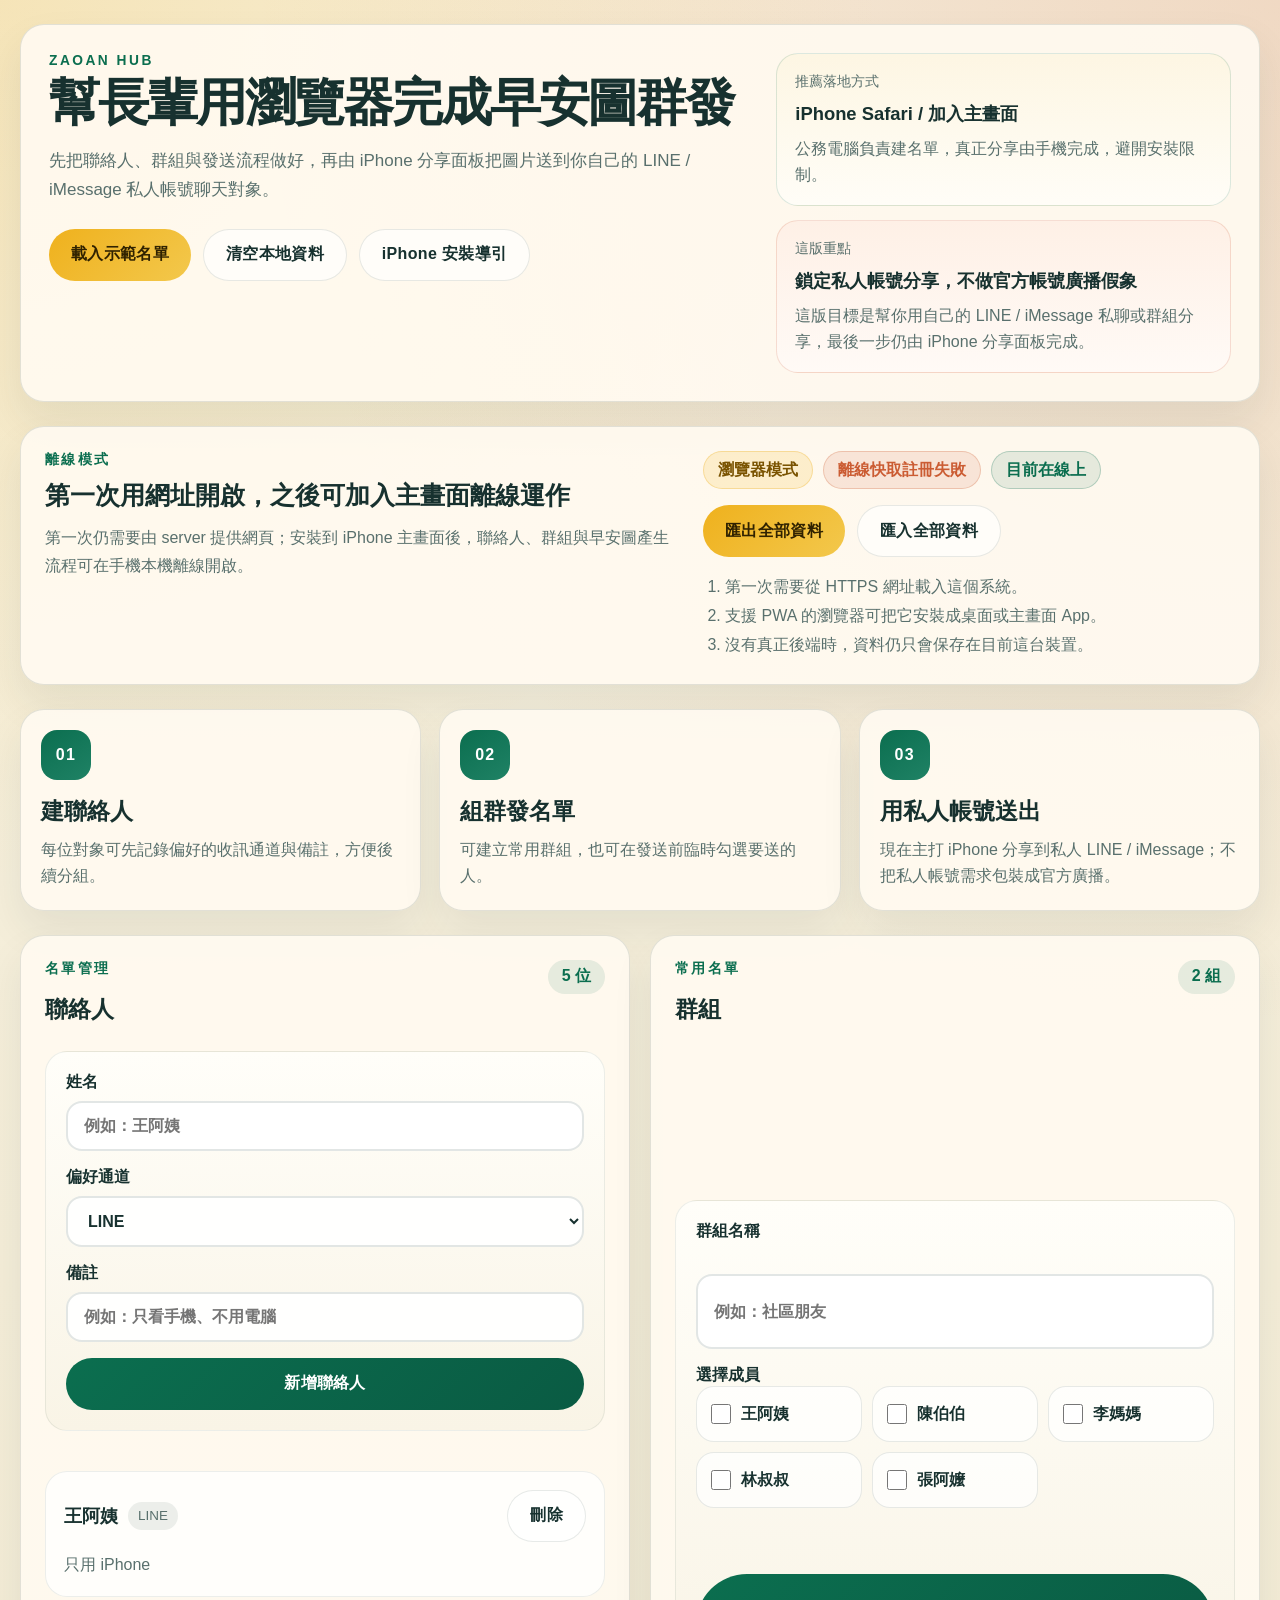
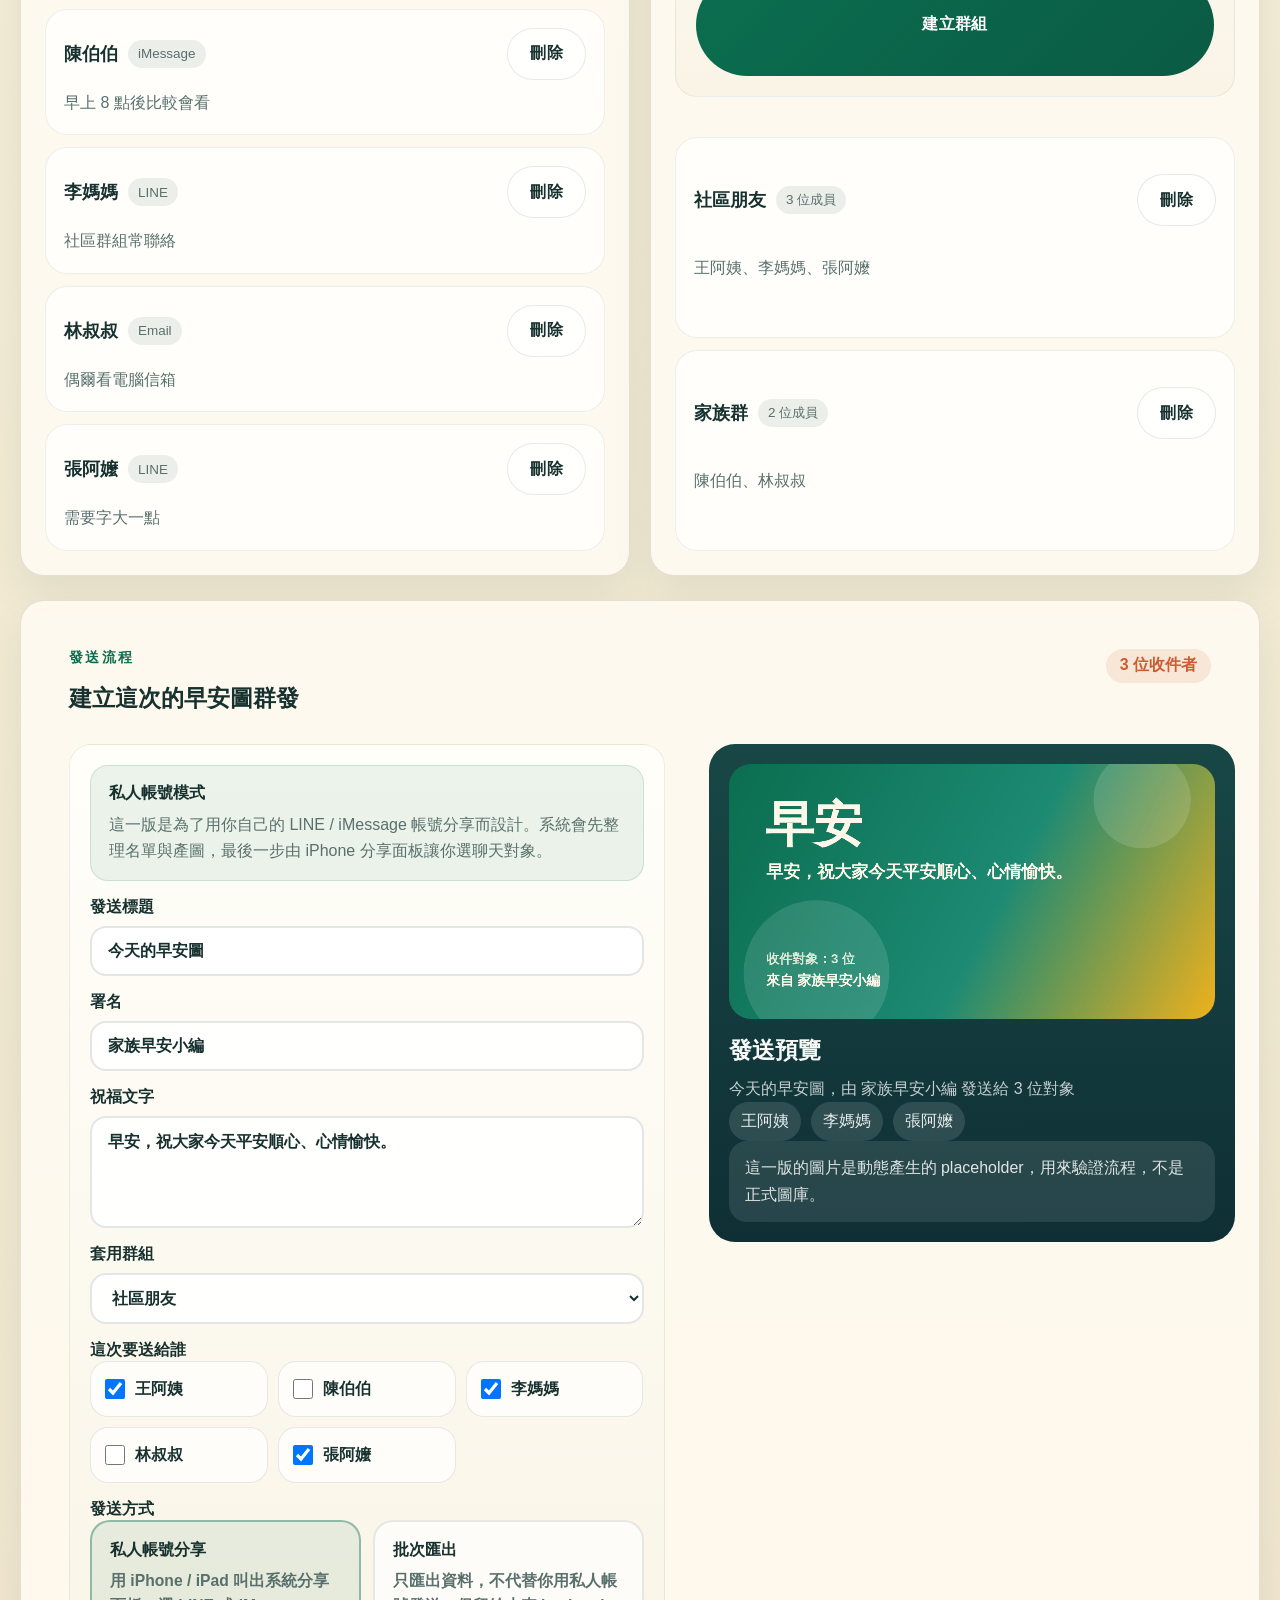
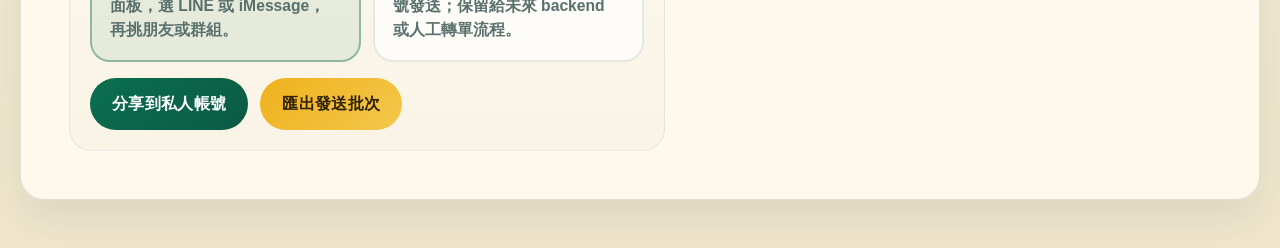
==== app/index.html @ dc189ce0 "Add iPhone private-account onboarding" ====
<!doctype html>
<html lang="zh-Hant">
<head>
  <meta charset="utf-8">
  <meta name="viewport" content="width=device-width, initial-scale=1">
  <meta name="theme-color" content="#0b6e4f">
  <meta name="description" content="Zaoan Hub - browser-based morning image broadcast MVP for iPhone and restricted desktop environments.">
  <meta name="apple-mobile-web-app-capable" content="yes">
  <meta name="apple-mobile-web-app-status-bar-style" content="default">
  <meta name="apple-mobile-web-app-title" content="Zaoan Hub">
  <title>Zaoan Hub</title>
  <link rel="manifest" href="./manifest.webmanifest">
  <link rel="icon" href="./icon.svg" type="image/svg+xml">
  <link rel="apple-touch-icon" href="./icon.svg">
  <link rel="stylesheet" href="./styles.css">
</head>
<body>
  <div class="shell">
    <header class="hero panel">
      <div class="hero-copy">
        <p class="eyebrow">Zaoan Hub</p>
        <h1>幫長輩用瀏覽器完成早安圖群發</h1>
        <p class="hero-text">
          先把聯絡人、群組與發送流程做好，再由 iPhone 分享面板把圖片送到你自己的 LINE / iMessage 私人帳號聊天對象。
        </p>
        <div class="hero-actions">
          <button id="seed-button" class="button button-secondary" type="button">載入示範名單</button>
          <button id="reset-button" class="button button-ghost" type="button">清空本地資料</button>
          <a class="button button-ghost" href="./guide.html">iPhone 安裝導引</a>
        </div>
      </div>
      <aside class="hero-aside">
        <div class="status-card">
          <span class="status-label">推薦落地方式</span>
          <strong>iPhone Safari / 加入主畫面</strong>
          <p>公務電腦負責建名單，真正分享由手機完成，避開安裝限制。</p>
        </div>
        <div class="status-card accent">
          <span class="status-label">這版重點</span>
          <strong>鎖定私人帳號分享，不做官方帳號廣播假象</strong>
          <p>這版目標是幫你用自己的 LINE / iMessage 私聊或群組分享，最後一步仍由 iPhone 分享面板完成。</p>
        </div>
      </aside>
    </header>

    <main class="content">
      <section class="panel runtime-panel">
        <div class="runtime-copy">
          <p class="eyebrow">離線模式</p>
          <h2>第一次用網址開啟，之後可加入主畫面離線運作</h2>
          <p id="install-copy" class="runtime-text">
            第一次仍需要由 server 提供網頁；安裝到 iPhone 主畫面後，聯絡人、群組與早安圖產生流程可在手機本機離線開啟。
          </p>
        </div>
        <div class="runtime-statuses">
          <div class="runtime-badges">
            <span id="app-mode-badge" class="runtime-badge">瀏覽器模式</span>
            <span id="offline-badge" class="runtime-badge">離線快取初始化中</span>
            <span id="network-badge" class="runtime-badge">檢查網路中</span>
          </div>
          <div class="runtime-actions">
            <button id="export-state-button" class="button button-secondary" type="button">匯出全部資料</button>
            <button id="import-state-button" class="button button-ghost" type="button">匯入全部資料</button>
            <input id="import-state-file" type="file" accept="application/json" hidden>
          </div>
          <ol id="install-steps" class="install-steps">
            <li>用 iPhone Safari 打開這個網址。</li>
            <li>按分享按鈕，選「加入主畫面」。</li>
            <li>之後從主畫面打開，就會像獨立 App 一樣運作。</li>
          </ol>
        </div>
      </section>

      <section class="step-grid">
        <article class="panel step-card">
          <span class="step-index">01</span>
          <h2>建聯絡人</h2>
          <p>每位對象可先記錄偏好的收訊通道與備註，方便後續分組。</p>
        </article>
        <article class="panel step-card">
          <span class="step-index">02</span>
          <h2>組群發名單</h2>
          <p>可建立常用群組，也可在發送前臨時勾選要送的人。</p>
        </article>
        <article class="panel step-card">
          <span class="step-index">03</span>
          <h2>用私人帳號送出</h2>
          <p>現在主打 iPhone 分享到私人 LINE / iMessage；不把私人帳號需求包裝成官方廣播。</p>
        </article>
      </section>

      <section class="workspace">
        <section class="panel stack">
          <div class="section-header">
            <div>
              <p class="eyebrow">名單管理</p>
              <h2>聯絡人</h2>
            </div>
            <span id="contact-count" class="pill">0 位</span>
          </div>

          <form id="contact-form" class="stack form-card">
            <label>
              <span>姓名</span>
              <input id="contact-name" name="name" type="text" maxlength="20" placeholder="例如：王阿姨" required>
            </label>
            <label>
              <span>偏好通道</span>
              <select id="contact-channel" name="channel">
                <option value="line">LINE</option>
                <option value="imessage">iMessage</option>
                <option value="email">Email</option>
                <option value="unknown">未確認</option>
              </select>
            </label>
            <label>
              <span>備註</span>
              <input id="contact-note" name="note" type="text" maxlength="40" placeholder="例如：只看手機、不用電腦">
            </label>
            <button class="button button-primary" type="submit">新增聯絡人</button>
          </form>

          <div id="contacts-empty" class="empty-state">
            目前還沒有聯絡人，可以先載入示範名單，或自己新增。
          </div>
          <div id="contacts-list" class="list"></div>
        </section>

        <section class="panel stack">
          <div class="section-header">
            <div>
              <p class="eyebrow">常用名單</p>
              <h2>群組</h2>
            </div>
            <span id="group-count" class="pill">0 組</span>
          </div>

          <form id="group-form" class="stack form-card">
            <label>
              <span>群組名稱</span>
              <input id="group-name" name="name" type="text" maxlength="20" placeholder="例如：社區朋友" required>
            </label>
            <div>
              <span class="field-label">選擇成員</span>
              <div id="group-members-picker" class="picker-grid"></div>
            </div>
            <button class="button button-primary" type="submit">建立群組</button>
          </form>

          <div id="groups-empty" class="empty-state">
            建立群組後，發送時可以一鍵帶入常用收件名單。
          </div>
          <div id="groups-list" class="list"></div>
        </section>
      </section>

      <section class="panel broadcast-panel">
        <div class="section-header">
          <div>
            <p class="eyebrow">發送流程</p>
            <h2>建立這次的早安圖群發</h2>
          </div>
          <span id="selected-count" class="pill accent-pill">0 位收件者</span>
        </div>

        <div class="broadcast-layout">
          <form id="campaign-form" class="stack form-card">
            <div class="private-note">
              <strong>私人帳號模式</strong>
              <p>這一版是為了用你自己的 LINE / iMessage 帳號分享而設計。系統會先整理名單與產圖，最後一步由 iPhone 分享面板讓你選聊天對象。</p>
            </div>
            <label>
              <span>發送標題</span>
              <input id="campaign-title" name="title" type="text" maxlength="30" value="今天的早安圖">
            </label>
            <label>
              <span>署名</span>
              <input id="campaign-sender" name="sender" type="text" maxlength="20" value="家族早安小編">
            </label>
            <label>
              <span>祝福文字</span>
              <textarea id="campaign-message" name="message" rows="4">早安，祝大家今天平安順心、心情愉快。</textarea>
            </label>
            <label>
              <span>套用群組</span>
              <select id="campaign-group" name="group">
                <option value="">不套用群組</option>
              </select>
            </label>
            <div>
              <span class="field-label">這次要送給誰</span>
              <div id="campaign-recipients-picker" class="picker-grid"></div>
            </div>
            <div>
              <span class="field-label">發送方式</span>
              <div class="mode-grid">
                <label class="mode-card active" data-mode-card="share-sheet">
                  <input type="radio" name="send-mode" value="share-sheet" checked>
                  <strong>私人帳號分享</strong>
                  <span>用 iPhone / iPad 叫出系統分享面板，選 LINE 或 iMessage，再挑朋友或群組。</span>
                </label>
                <label class="mode-card" data-mode-card="official-channel">
                  <input type="radio" name="send-mode" value="official-channel">
                  <strong>批次匯出</strong>
                  <span>只匯出資料，不代替你用私人帳號發送；保留給未來 backend 或人工轉單流程。</span>
                </label>
              </div>
            </div>

            <div class="action-row">
              <button id="share-button" class="button button-primary" type="button">分享到私人帳號</button>
              <button id="export-button" class="button button-secondary" type="button">匯出發送批次</button>
            </div>
          </form>

          <aside class="preview-card">
            <div class="preview-image-wrap">
              <canvas id="preview-canvas" width="1200" height="630" aria-label="早安圖預覽"></canvas>
            </div>
            <div class="preview-body">
              <h3>發送預覽</h3>
              <p id="preview-summary">尚未選擇收件者</p>
              <ul id="recipient-preview" class="recipient-preview"></ul>
              <div id="status-box" class="status-box">
                這一版的圖片是動態產生的 placeholder，用來驗證流程，不是正式圖庫。
              </div>
            </div>
          </aside>
        </div>
      </section>
    </main>
  </div>

  <script src="./app.js"></script>
  <script src="./data-transfer.js"></script>
  <script src="./pwa.js"></script>
</body>
</html>
---- app/styles.css ----
:root {
  --bg: #f3efe2;
  --paper: #fffaf0;
  --ink: #17312f;
  --muted: #59706d;
  --line: rgba(23, 49, 47, 0.12);
  --primary: #0b6e4f;
  --primary-strong: #0a5b43;
  --secondary: #efb11d;
  --accent: #cb5c33;
  --shadow: 0 20px 40px rgba(28, 50, 48, 0.08);
  --radius: 24px;
}

* {
  box-sizing: border-box;
}

html {
  font-size: 16px;
}

body {
  margin: 0;
  font-family: "Noto Sans TC", "PingFang TC", "Microsoft JhengHei", sans-serif;
  color: var(--ink);
  background:
    radial-gradient(circle at top left, rgba(239, 177, 29, 0.2), transparent 24%),
    radial-gradient(circle at top right, rgba(203, 92, 51, 0.16), transparent 28%),
    linear-gradient(180deg, #f7f1df 0%, #efe6cc 100%);
}

button,
input,
select,
textarea {
  font: inherit;
}

a {
  color: inherit;
}

button {
  cursor: pointer;
}

.shell {
  width: min(1240px, calc(100% - 32px));
  margin: 24px auto 48px;
}

.panel {
  background: rgba(255, 250, 240, 0.92);
  border: 1px solid var(--line);
  border-radius: var(--radius);
  box-shadow: var(--shadow);
}

.hero {
  display: grid;
  grid-template-columns: 1.4fr 0.9fr;
  gap: 20px;
  padding: 28px;
}

.hero-copy h1 {
  margin: 8px 0 16px;
  font-size: clamp(2rem, 4vw, 3.6rem);
  line-height: 1.05;
  letter-spacing: -0.04em;
}

.hero-text {
  max-width: 48rem;
  font-size: 1.0625rem;
  line-height: 1.7;
  color: var(--muted);
}

.eyebrow {
  margin: 0;
  font-size: 0.86rem;
  font-weight: 800;
  letter-spacing: 0.18em;
  text-transform: uppercase;
  color: var(--primary);
}

.hero-actions {
  display: flex;
  gap: 12px;
  margin-top: 24px;
  flex-wrap: wrap;
}

.hero-aside {
  display: grid;
  gap: 14px;
}

.status-card {
  padding: 18px;
  border-radius: 22px;
  background: linear-gradient(180deg, #fdf6e3 0%, #fffdf7 100%);
  border: 1px solid rgba(11, 110, 79, 0.14);
}

.status-card.accent {
  background: linear-gradient(180deg, #fef0e6 0%, #fffaf6 100%);
  border-color: rgba(203, 92, 51, 0.18);
}

.status-label {
  display: block;
  margin-bottom: 10px;
  color: var(--muted);
  font-size: 0.9rem;
}

.status-card strong {
  display: block;
  margin-bottom: 10px;
  font-size: 1.15rem;
}

.status-card p {
  margin: 0;
  line-height: 1.6;
  color: var(--muted);
}

.guide-hero .hero-copy h1 {
  max-width: 12ch;
}

.content {
  display: grid;
  gap: 24px;
  margin-top: 24px;
}

.runtime-panel {
  display: grid;
  grid-template-columns: 1.2fr 1fr;
  gap: 20px;
  padding: 24px;
}

.runtime-copy h2 {
  margin: 10px 0 12px;
  font-size: 1.55rem;
}

.runtime-text {
  margin: 0;
  line-height: 1.7;
  color: var(--muted);
}

.runtime-statuses {
  display: grid;
  gap: 16px;
  align-content: start;
}

.runtime-badges {
  display: flex;
  flex-wrap: wrap;
  gap: 10px;
}

.runtime-actions {
  display: flex;
  gap: 12px;
  flex-wrap: wrap;
}

.runtime-badge {
  display: inline-flex;
  align-items: center;
  min-height: 38px;
  padding: 0 14px;
  border-radius: 999px;
  background: rgba(255, 255, 255, 0.72);
  border: 1px solid rgba(23, 49, 47, 0.1);
  color: var(--ink);
  font-weight: 700;
}

.runtime-badge.ok {
  background: rgba(11, 110, 79, 0.1);
  border-color: rgba(11, 110, 79, 0.24);
  color: var(--primary);
}

.runtime-badge.warn {
  background: rgba(239, 177, 29, 0.16);
  border-color: rgba(239, 177, 29, 0.3);
  color: #7a5300;
}

.runtime-badge.offline {
  background: rgba(203, 92, 51, 0.12);
  border-color: rgba(203, 92, 51, 0.26);
  color: var(--accent);
}

.install-steps {
  margin: 0;
  padding-left: 22px;
  color: var(--muted);
  line-height: 1.8;
}

.step-grid {
  display: grid;
  grid-template-columns: repeat(3, minmax(0, 1fr));
  gap: 18px;
}

.step-card {
  padding: 20px;
}

.step-index {
  display: inline-flex;
  align-items: center;
  justify-content: center;
  width: 50px;
  height: 50px;
  border-radius: 16px;
  background: linear-gradient(145deg, var(--primary), #1f8265);
  color: white;
  font-weight: 800;
  letter-spacing: 0.08em;
}

.step-card h2,
.section-header h2,
.preview-card h3 {
  margin: 16px 0 10px;
  font-size: 1.45rem;
}

.step-card p,
.empty-state,
.preview-body p,
.status-box,
.contact-note,
.group-meta {
  margin: 0;
  line-height: 1.65;
  color: var(--muted);
}

.workspace {
  display: grid;
  grid-template-columns: repeat(2, minmax(0, 1fr));
  gap: 20px;
}

.guide-status-panel,
.guide-checklist-panel,
.guide-flow-panel,
.guide-faq-panel {
  padding: 0 0 24px;
}

.guide-status-grid,
.guide-flow-grid,
.faq-list {
  display: grid;
  grid-template-columns: repeat(3, minmax(0, 1fr));
  gap: 18px;
  margin: 0 24px;
}

.guide-status-card,
.faq-card {
  padding: 20px;
  border-radius: 22px;
  background: rgba(255, 255, 255, 0.78);
  border: 1px solid rgba(23, 49, 47, 0.08);
}

.guide-status-card strong,
.faq-card strong {
  display: block;
  margin: 6px 0 10px;
  font-size: 1.08rem;
}

.guide-status-card p,
.faq-card p {
  margin: 0;
  line-height: 1.65;
  color: var(--muted);
}

.guide-check-grid {
  display: grid;
  grid-template-columns: repeat(2, minmax(0, 1fr));
  gap: 14px;
  margin: 0 24px;
}

.guide-check-card {
  display: grid;
  grid-template-columns: 28px 1fr;
  align-items: start;
  gap: 14px;
  padding: 18px;
  border-radius: 22px;
  background: rgba(255, 255, 255, 0.8);
  border: 1px solid rgba(23, 49, 47, 0.08);
}

.guide-check-card input {
  width: 22px;
  height: 22px;
  margin-top: 2px;
}

.guide-check-card strong {
  display: block;
  margin-bottom: 8px;
  font-size: 1.05rem;
}

.guide-check-card p {
  margin: 0;
  line-height: 1.65;
  color: var(--muted);
}

.stack {
  display: grid;
  gap: 16px;
}

.section-header {
  display: flex;
  justify-content: space-between;
  align-items: flex-start;
  gap: 12px;
  padding: 24px 24px 0;
}

.form-card,
.list,
.empty-state {
  margin: 0 24px 24px;
}

.form-card {
  padding: 20px;
  border-radius: 22px;
  background: linear-gradient(180deg, #fffef9 0%, #f9f4e6 100%);
  border: 1px solid rgba(23, 49, 47, 0.08);
}

label,
.field-label {
  display: grid;
  gap: 8px;
  font-weight: 700;
}

label span,
.field-label {
  font-size: 0.98rem;
}

input,
select,
textarea {
  width: 100%;
  border: 2px solid rgba(23, 49, 47, 0.12);
  border-radius: 16px;
  padding: 14px 16px;
  background: rgba(255, 255, 255, 0.92);
  color: var(--ink);
}

textarea {
  min-height: 112px;
  resize: vertical;
}

input:focus,
select:focus,
textarea:focus {
  outline: none;
  border-color: rgba(11, 110, 79, 0.5);
  box-shadow: 0 0 0 4px rgba(11, 110, 79, 0.12);
}

.button {
  min-height: 52px;
  border: 0;
  border-radius: 999px;
  padding: 0 22px;
  font-weight: 800;
  letter-spacing: 0.02em;
}

a.button {
  display: inline-flex;
  align-items: center;
  justify-content: center;
  text-decoration: none;
}

.button:disabled {
  opacity: 0.5;
  cursor: not-allowed;
}

.button-primary {
  background: linear-gradient(135deg, var(--primary), var(--primary-strong));
  color: #fff;
}

.button-secondary {
  background: linear-gradient(135deg, var(--secondary), #f3c84c);
  color: #302200;
}

.button-ghost {
  background: rgba(255, 255, 255, 0.64);
  color: var(--ink);
  border: 1px solid rgba(23, 49, 47, 0.1);
}

.pill {
  display: inline-flex;
  align-items: center;
  min-height: 34px;
  padding: 0 14px;
  border-radius: 999px;
  background: rgba(11, 110, 79, 0.1);
  color: var(--primary);
  font-weight: 800;
}

.accent-pill {
  background: rgba(203, 92, 51, 0.12);
  color: var(--accent);
}

.list {
  display: grid;
  gap: 12px;
}

.list-card {
  display: grid;
  gap: 10px;
  padding: 18px;
  border-radius: 22px;
  background: rgba(255, 255, 255, 0.78);
  border: 1px solid rgba(23, 49, 47, 0.08);
}

.card-head {
  display: flex;
  align-items: center;
  justify-content: space-between;
  gap: 12px;
}

.card-title {
  display: flex;
  align-items: center;
  gap: 10px;
  flex-wrap: wrap;
}

.card-title strong {
  font-size: 1.12rem;
}

.tag {
  display: inline-flex;
  align-items: center;
  min-height: 28px;
  padding: 0 10px;
  border-radius: 999px;
  background: rgba(23, 49, 47, 0.08);
  color: var(--muted);
  font-size: 0.84rem;
}

.picker-grid {
  display: grid;
  grid-template-columns: repeat(auto-fit, minmax(160px, 1fr));
  gap: 10px;
}

.picker-chip {
  display: flex;
  align-items: center;
  gap: 10px;
  min-height: 56px;
  padding: 10px 14px;
  border-radius: 18px;
  border: 1px solid rgba(23, 49, 47, 0.1);
  background: rgba(255, 255, 255, 0.72);
}

.picker-chip input {
  width: 20px;
  height: 20px;
  margin: 0;
}

.broadcast-panel {
  padding: 24px;
}

.broadcast-layout {
  display: grid;
  grid-template-columns: 1.1fr 0.9fr;
  gap: 20px;
  margin-top: 20px;
}

.mode-grid {
  display: grid;
  grid-template-columns: repeat(2, minmax(0, 1fr));
  gap: 12px;
}

.mode-card {
  display: grid;
  gap: 8px;
  padding: 18px;
  border-radius: 20px;
  border: 2px solid rgba(23, 49, 47, 0.1);
  background: rgba(255, 255, 255, 0.68);
}

.mode-card.active {
  border-color: rgba(11, 110, 79, 0.4);
  background: rgba(11, 110, 79, 0.08);
}

.mode-card input {
  display: none;
}

.mode-card span {
  color: var(--muted);
  line-height: 1.55;
}

.action-row {
  display: flex;
  gap: 12px;
  flex-wrap: wrap;
}

.private-note {
  padding: 16px 18px;
  border-radius: 18px;
  background: rgba(11, 110, 79, 0.08);
  border: 1px solid rgba(11, 110, 79, 0.14);
}

.private-note strong {
  display: block;
  margin-bottom: 8px;
  font-size: 1.02rem;
}

.private-note p {
  margin: 0;
  line-height: 1.65;
  color: var(--muted);
}

.preview-card {
  display: grid;
  gap: 16px;
  align-self: start;
  padding: 20px;
  border-radius: 26px;
  background: linear-gradient(180deg, #184746 0%, #0f2f35 100%);
  color: #f9faf8;
}

.preview-image-wrap {
  border-radius: 22px;
  overflow: hidden;
  background: rgba(255, 255, 255, 0.08);
}

#preview-canvas {
  display: block;
  width: 100%;
  height: auto;
}

.preview-body h3 {
  margin-top: 0;
}

.preview-body p {
  color: rgba(249, 250, 248, 0.78);
}

.recipient-preview {
  display: flex;
  flex-wrap: wrap;
  gap: 10px;
  padding: 0;
  margin: 0;
  list-style: none;
}

.recipient-preview li {
  padding: 9px 12px;
  border-radius: 999px;
  background: rgba(255, 255, 255, 0.12);
  color: rgba(249, 250, 248, 0.92);
}

.status-box {
  padding: 14px 16px;
  border-radius: 18px;
  background: rgba(255, 255, 255, 0.1);
  color: rgba(249, 250, 248, 0.88);
}

.empty-state {
  padding: 18px;
  border-radius: 18px;
  background: rgba(255, 255, 255, 0.55);
  border: 1px dashed rgba(23, 49, 47, 0.18);
}

@media (max-width: 980px) {
  .hero,
  .runtime-panel,
  .workspace,
  .guide-status-grid,
  .guide-flow-grid,
  .faq-list,
  .broadcast-layout,
  .step-grid {
    grid-template-columns: 1fr;
  }

  .guide-check-grid {
    grid-template-columns: 1fr;
  }

  .shell {
    width: min(100% - 20px, 1240px);
  }
}

@media (max-width: 640px) {
  html {
    font-size: 15px;
  }

  .hero,
  .broadcast-panel {
    padding: 18px;
  }

  .section-header,
  .form-card,
  .list,
  .empty-state {
    margin-left: 18px;
    margin-right: 18px;
  }

  .section-header {
    padding-top: 18px;
  }

  .action-row,
  .hero-actions,
  .runtime-actions {
    flex-direction: column;
  }

  .mode-grid {
    grid-template-columns: 1fr;
  }

  .button {
    width: 100%;
  }
}
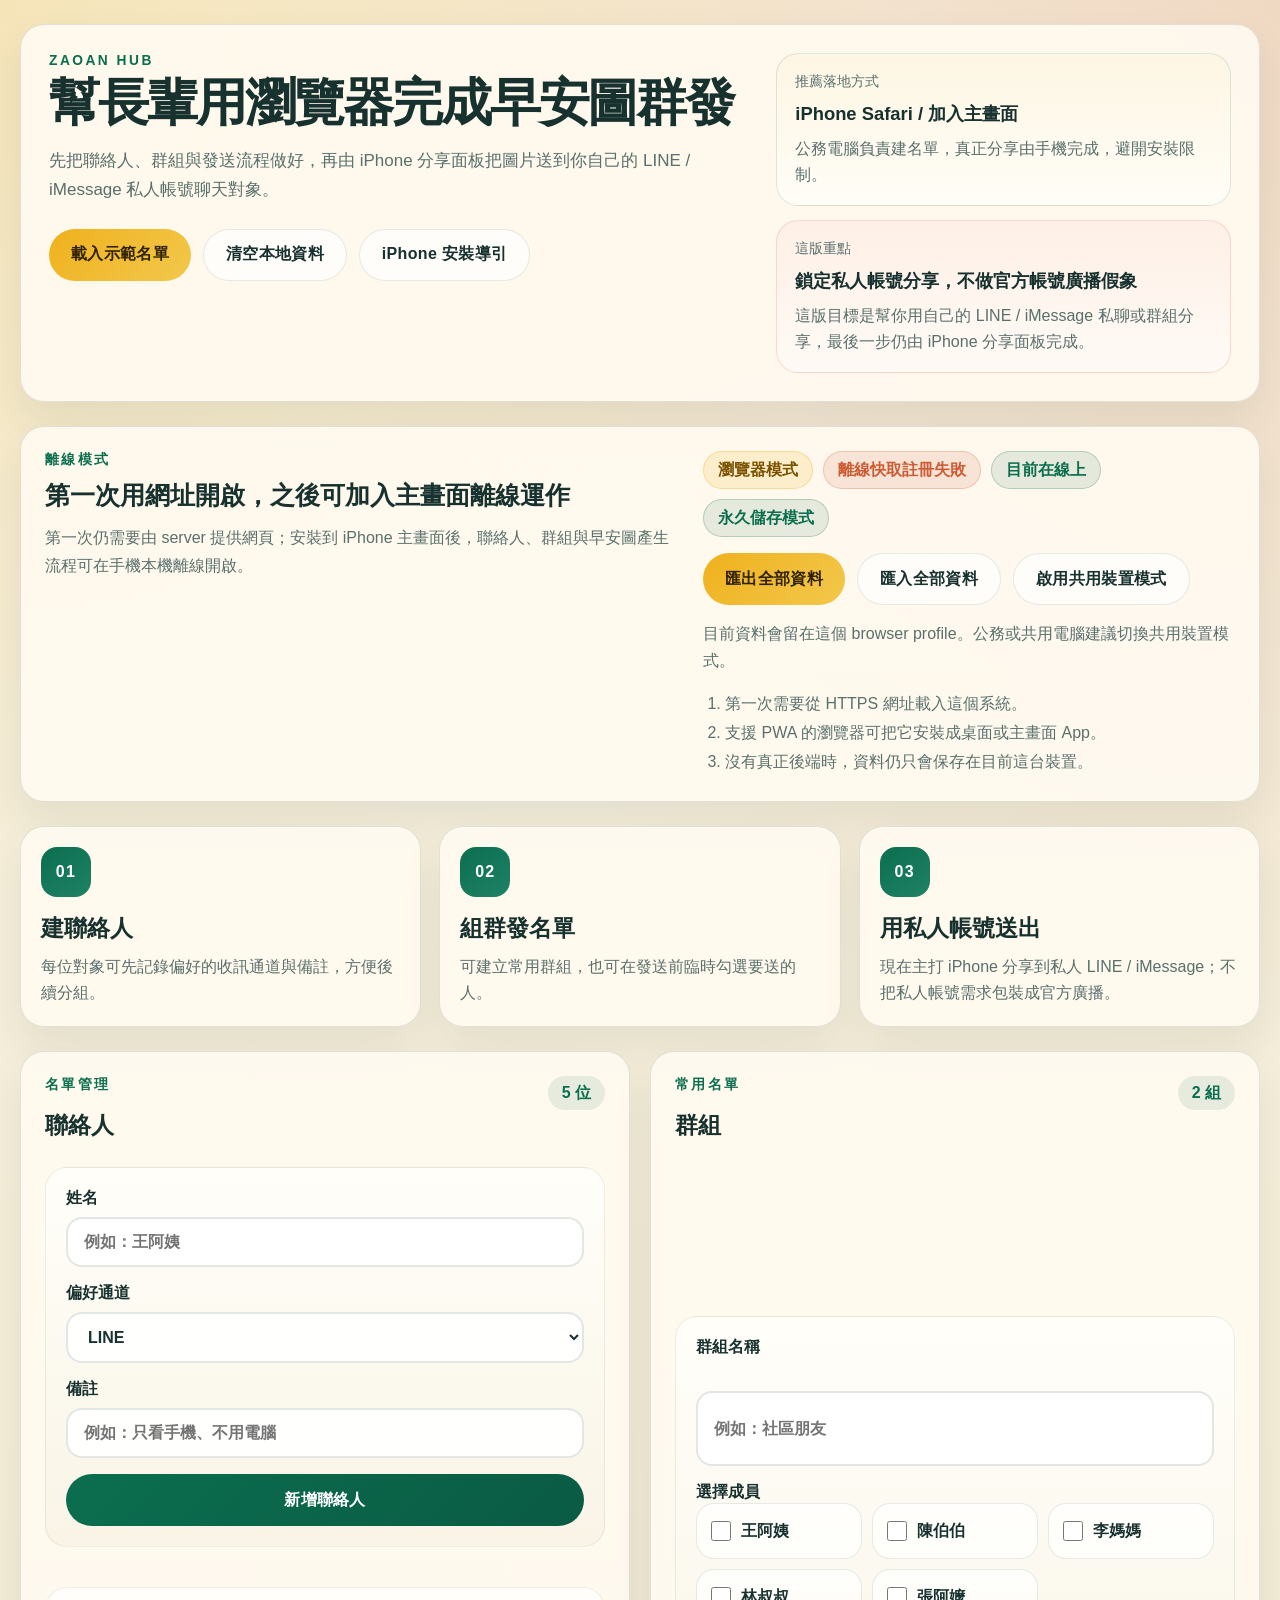
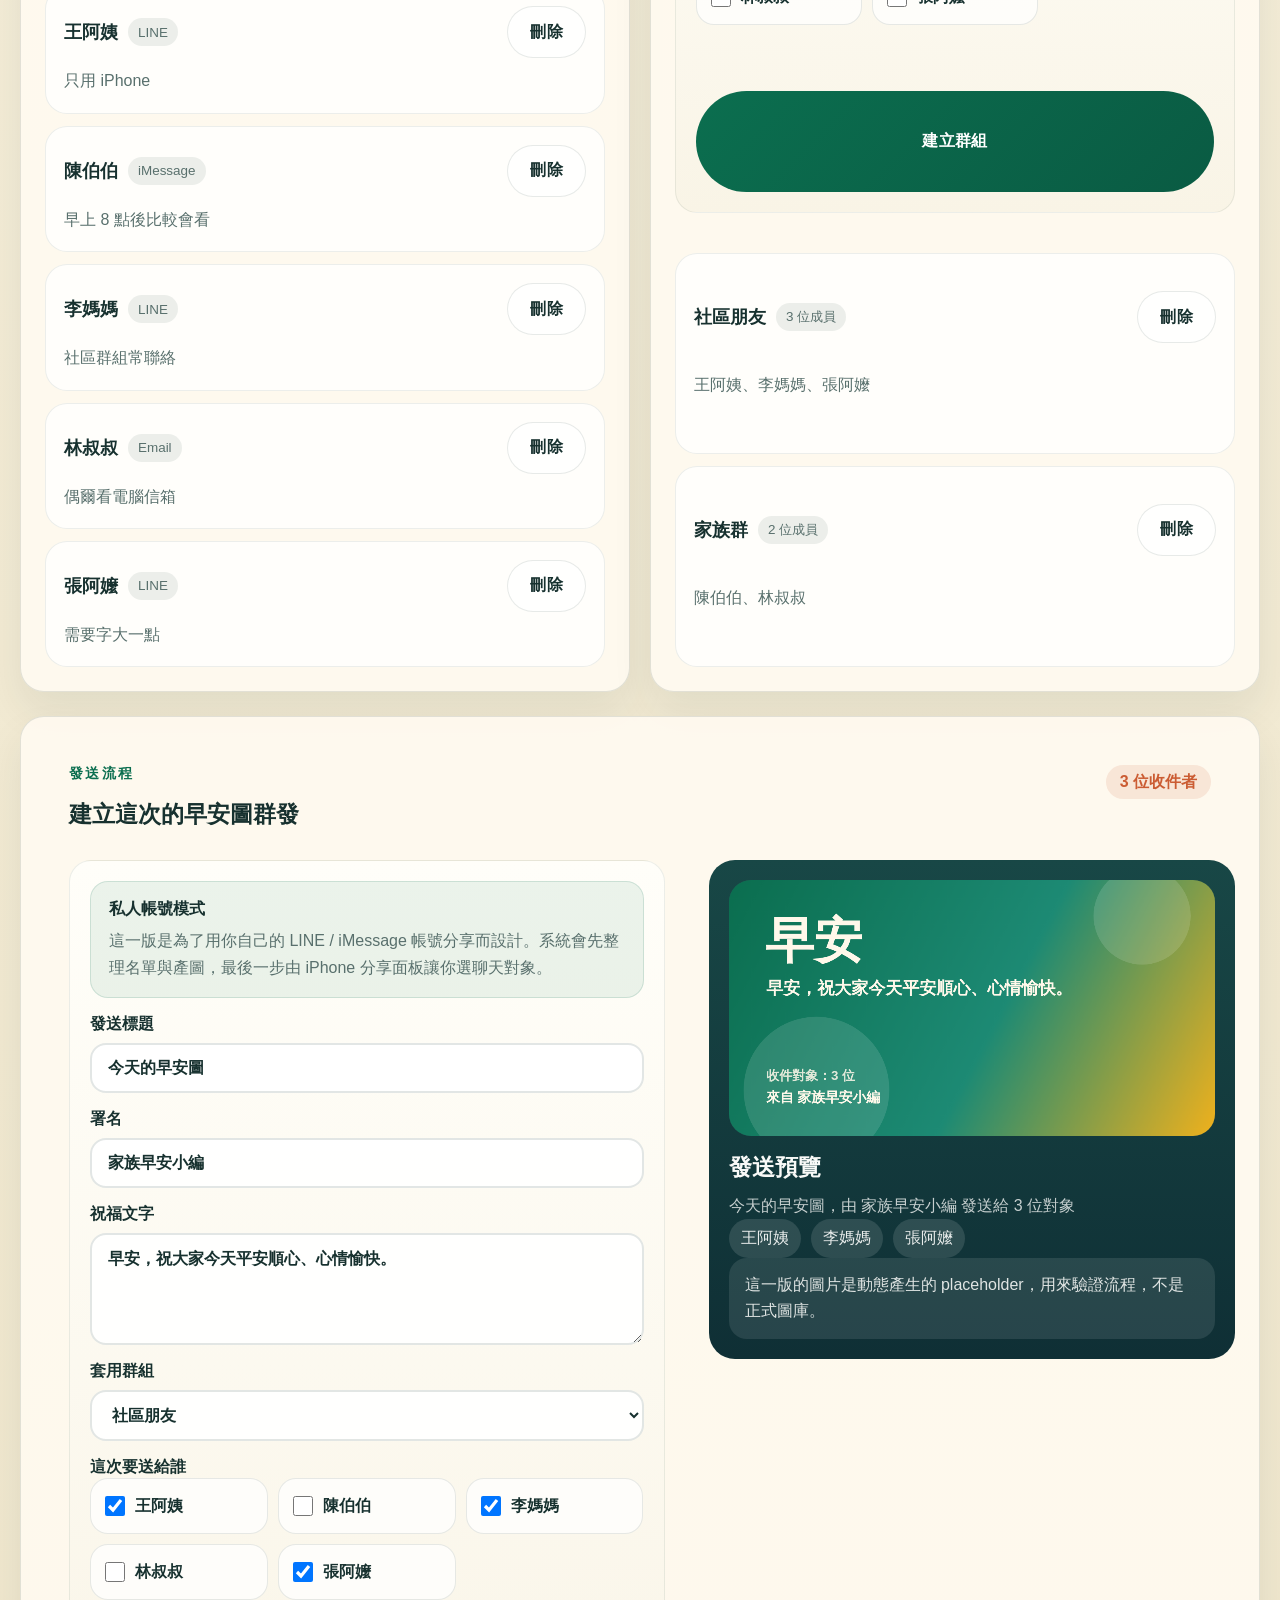
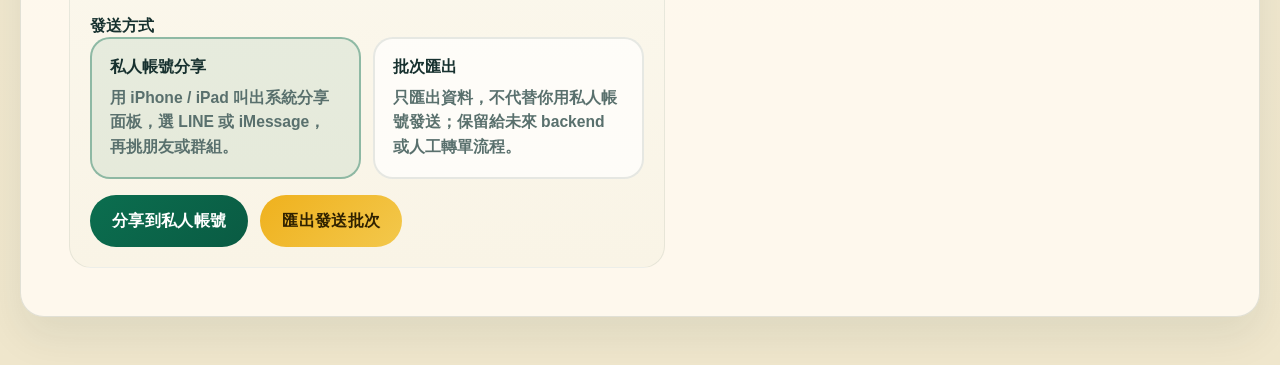
==== commit 3781fffc: "Add shared-device privacy mode" ====
--- a/app/index.html
+++ b/app/index.html
@@ -3,6 +3,7 @@
 <head>
   <meta charset="utf-8">
   <meta name="viewport" content="width=device-width, initial-scale=1">
+  <meta http-equiv="Content-Security-Policy" content="default-src 'self'; base-uri 'none'; object-src 'none'; script-src 'self'; style-src 'self'; img-src 'self' data: blob:; connect-src 'self'; font-src 'self'; manifest-src 'self'; worker-src 'self'; form-action 'self'">
   <meta name="theme-color" content="#0b6e4f">
   <meta name="description" content="Zaoan Hub - browser-based morning image broadcast MVP for iPhone and restricted desktop environments.">
   <meta name="apple-mobile-web-app-capable" content="yes">
@@ -57,12 +58,15 @@
             <span id="app-mode-badge" class="runtime-badge">瀏覽器模式</span>
             <span id="offline-badge" class="runtime-badge">離線快取初始化中</span>
             <span id="network-badge" class="runtime-badge">檢查網路中</span>
+            <span id="privacy-mode-badge" class="runtime-badge">檢查儲存模式中</span>
           </div>
           <div class="runtime-actions">
             <button id="export-state-button" class="button button-secondary" type="button">匯出全部資料</button>
             <button id="import-state-button" class="button button-ghost" type="button">匯入全部資料</button>
+            <button id="privacy-mode-button" class="button button-ghost" type="button">啟用共用裝置模式</button>
             <input id="import-state-file" type="file" accept="application/json" hidden>
           </div>
+          <p id="privacy-mode-copy" class="privacy-copy">正在檢查資料會保存在哪裡。</p>
           <ol id="install-steps" class="install-steps">
             <li>用 iPhone Safari 打開這個網址。</li>
             <li>按分享按鈕，選「加入主畫面」。</li>
@@ -179,7 +183,7 @@
             </label>
             <label>
               <span>祝福文字</span>
-              <textarea id="campaign-message" name="message" rows="4">早安，祝大家今天平安順心、心情愉快。</textarea>
+              <textarea id="campaign-message" name="message" rows="4" maxlength="500">早安，祝大家今天平安順心、心情愉快。</textarea>
             </label>
             <label>
               <span>套用群組</span>
@@ -231,8 +235,10 @@
     </main>
   </div>
 
+  <script src="./storage.js"></script>
   <script src="./app.js"></script>
   <script src="./data-transfer.js"></script>
+  <script src="./privacy.js"></script>
   <script src="./pwa.js"></script>
 </body>
 </html>
--- a/app/styles.css
+++ b/app/styles.css
@@ -176,6 +176,12 @@
   flex-wrap: wrap;
 }
 
+.privacy-copy {
+  margin: 0;
+  line-height: 1.65;
+  color: var(--muted);
+}
+
 .runtime-badge {
   display: inline-flex;
   align-items: center;
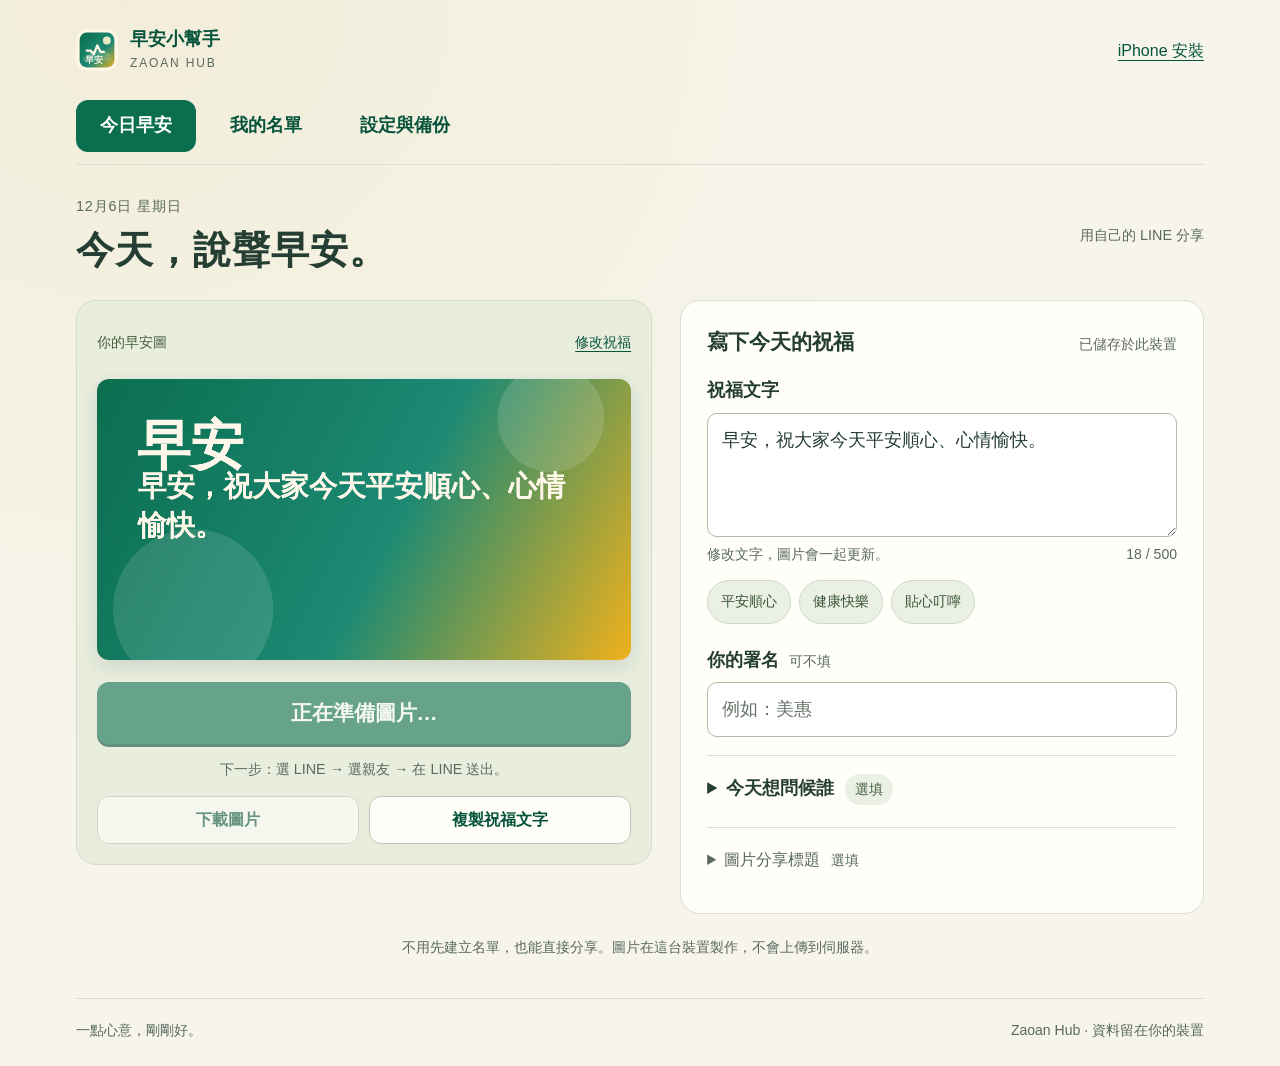
==== commit 2bfe1aa8: "Make daily greeting sharing the primary senior-friendly workflow" ====
--- a/app/index.html
+++ b/app/index.html
@@ -2,243 +2,104 @@
 <html lang="zh-Hant">
 <head>
   <meta charset="utf-8">
-  <meta name="viewport" content="width=device-width, initial-scale=1">
+  <meta name="viewport" content="width=device-width, initial-scale=1, viewport-fit=cover">
   <meta http-equiv="Content-Security-Policy" content="default-src 'self'; base-uri 'none'; object-src 'none'; script-src 'self'; style-src 'self'; img-src 'self' data: blob:; connect-src 'self'; font-src 'self'; manifest-src 'self'; worker-src 'self'; form-action 'self'">
   <meta name="theme-color" content="#0b6e4f">
-  <meta name="description" content="Zaoan Hub - browser-based morning image broadcast MVP for iPhone and restricted desktop environments.">
+  <meta name="description" content="寫一句祝福，準備早安圖，再用自己的 LINE 分享給親友。名單與草稿留在你的裝置。">
   <meta name="apple-mobile-web-app-capable" content="yes">
   <meta name="apple-mobile-web-app-status-bar-style" content="default">
-  <meta name="apple-mobile-web-app-title" content="Zaoan Hub">
-  <title>Zaoan Hub</title>
+  <meta name="apple-mobile-web-app-title" content="早安小幫手">
+  <title>早安小幫手 · Zaoan Hub</title>
   <link rel="manifest" href="./manifest.webmanifest">
   <link rel="icon" href="./icon.svg" type="image/svg+xml">
   <link rel="apple-touch-icon" href="./icon.svg">
   <link rel="stylesheet" href="./styles.css">
 </head>
 <body>
+  <a class="skip-link" href="#main">跳到主要內容</a>
   <div class="shell">
-    <header class="hero panel">
-      <div class="hero-copy">
-        <p class="eyebrow">Zaoan Hub</p>
-        <h1>幫長輩用瀏覽器完成早安圖群發</h1>
-        <p class="hero-text">
-          先把聯絡人、群組與發送流程做好，再由 iPhone 分享面板把圖片送到你自己的 LINE / iMessage 私人帳號聊天對象。
-        </p>
-        <div class="hero-actions">
-          <button id="seed-button" class="button button-secondary" type="button">載入示範名單</button>
-          <button id="reset-button" class="button button-ghost" type="button">清空本地資料</button>
-          <a class="button button-ghost" href="./guide.html">iPhone 安裝導引</a>
+    <header class="app-header">
+      <a class="brand" href="#today"><img src="./icon.svg" width="42" height="42" alt=""><span>早安小幫手<small>ZAOAN HUB</small></span></a>
+      <a class="help-link" href="./guide.html">iPhone 安裝</a>
+    </header>
+    <nav class="app-nav" aria-label="主要選單">
+      <a href="#today" data-view-link="today" aria-current="page">今日早安</a>
+      <a href="#contacts" data-view-link="contacts">我的名單</a>
+      <a href="#settings" data-view-link="settings">設定與備份</a>
+    </nav>
+    <p id="storage-warning" class="notice warning" role="alert" hidden></p>
+    <div id="update-notice" class="notice update-notice" hidden><span>新版已準備好，方便時再更新。</span><button id="update-button" class="button button-secondary" type="button">重新開啟新版</button></div>
+    <p id="status-box" class="status-box" role="status" aria-live="polite" aria-atomic="true"></p>
+    <noscript><p class="notice warning">需要開啟 JavaScript 才能製作圖片與儲存名單。安裝說明仍可閱讀。</p></noscript>
+    <main id="main" tabindex="-1">
+      <section id="today" data-view aria-labelledby="today-title">
+        <div class="page-heading"><div><p class="eyebrow" id="today-date">每天一點心意</p><h1 id="today-title" tabindex="-1">今天，說聲早安。</h1></div><span class="quiet-label">用自己的 LINE 分享</span></div>
+        <div class="workspace">
+          <section class="preview-panel" aria-label="圖片與分享">
+            <div class="preview-label"><span>你的早安圖</span><button id="edit-message-button" class="edit-link" type="button">修改祝福</button></div>
+            <canvas id="preview-canvas" width="1200" height="630" role="img" aria-label="早安圖預覽"></canvas>
+            <p id="preview-summary" class="sr-only"></p>
+            <div class="share-actions">
+              <button id="share-button" class="button button-primary share-button" type="button" disabled>正在準備圖片…</button>
+              <p id="share-help" class="helper">下一步：選 LINE → 選親友 → 在 LINE 送出。</p>
+              <div class="secondary-actions"><button id="download-button" class="button button-secondary" type="button" disabled>下載圖片</button><button id="copy-button" class="button button-secondary" type="button">複製祝福文字</button></div>
+              <p id="share-result" class="helper" role="status" aria-live="polite"></p>
+            </div>
+          </section>
+          <form id="campaign-form" class="composer panel">
+            <div class="section-heading"><h2>寫下今天的祝福</h2><span id="draft-status" class="quiet-label">草稿</span></div>
+            <label class="field" for="campaign-message"><span>祝福文字</span><textarea id="campaign-message" name="message" rows="3" maxlength="500" aria-describedby="message-hint message-count"></textarea></label>
+            <div class="field-footer"><span id="message-hint">修改文字，圖片會一起更新。</span><span id="message-count">0 / 500</span></div>
+            <div class="quick-messages" aria-label="快速換一句"><button type="button" class="phrase-button" data-message="早安，祝你今天平安順心、心情愉快。">平安順心</button><button type="button" class="phrase-button" data-message="新的一天，願你健康、快樂，笑容常在。">健康快樂</button><button type="button" class="phrase-button" data-message="早安！天氣多變，出門記得照顧自己。">貼心叮嚀</button></div>
+            <label class="field" for="campaign-sender"><span>你的署名 <small>可不填</small></span><input id="campaign-sender" name="sender" maxlength="20" placeholder="例如：美惠" autocomplete="off"></label>
+            <details class="recipient-details">
+              <summary>今天想問候誰 <span id="selected-count" class="tag">選填</span></summary>
+              <p class="helper">這是給自己看的備忘，不會傳出去，也不會替 LINE 選人。分享時仍要在 LINE 選朋友或群組。</p>
+              <label class="field" for="campaign-group"><span>套用常用名單</span><select id="campaign-group" name="group"></select></label>
+              <div id="campaign-recipients-picker" class="picker-grid"></div>
+              <button id="clear-selection-button" class="button button-ghost" type="button">取消全部勾選</button>
+              <a class="text-link" href="#contacts">管理我的名單</a>
+              <ul id="recipient-preview" class="sr-only"></ul>
+            </details>
+            <details class="advanced-details"><summary>圖片分享標題 <span class="quiet-label">選填</span></summary><label class="field" for="campaign-title"><span>標題不會印在圖片上</span><input id="campaign-title" name="title" maxlength="30"></label></details>
+          </form>
         </div>
-      </div>
-      <aside class="hero-aside">
-        <div class="status-card">
-          <span class="status-label">推薦落地方式</span>
-          <strong>iPhone Safari / 加入主畫面</strong>
-          <p>公務電腦負責建名單，真正分享由手機完成，避開安裝限制。</p>
-        </div>
-        <div class="status-card accent">
-          <span class="status-label">這版重點</span>
-          <strong>鎖定私人帳號分享，不做官方帳號廣播假象</strong>
-          <p>這版目標是幫你用自己的 LINE / iMessage 私聊或群組分享，最後一步仍由 iPhone 分享面板完成。</p>
-        </div>
-      </aside>
-    </header>
-
-    <main class="content">
-      <section class="panel runtime-panel">
-        <div class="runtime-copy">
-          <p class="eyebrow">離線模式</p>
-          <h2>第一次用網址開啟，之後可加入主畫面離線運作</h2>
-          <p id="install-copy" class="runtime-text">
-            第一次仍需要由 server 提供網頁；安裝到 iPhone 主畫面後，聯絡人、群組與早安圖產生流程可在手機本機離線開啟。
-          </p>
-        </div>
-        <div class="runtime-statuses">
-          <div class="runtime-badges">
-            <span id="app-mode-badge" class="runtime-badge">瀏覽器模式</span>
-            <span id="offline-badge" class="runtime-badge">離線快取初始化中</span>
-            <span id="network-badge" class="runtime-badge">檢查網路中</span>
-            <span id="privacy-mode-badge" class="runtime-badge">檢查儲存模式中</span>
-          </div>
-          <div class="runtime-actions">
-            <button id="export-state-button" class="button button-secondary" type="button">匯出全部資料</button>
-            <button id="import-state-button" class="button button-ghost" type="button">匯入全部資料</button>
-            <button id="privacy-mode-button" class="button button-ghost" type="button">啟用共用裝置模式</button>
-            <input id="import-state-file" type="file" accept="application/json" hidden>
-          </div>
-          <p id="privacy-mode-copy" class="privacy-copy">正在檢查資料會保存在哪裡。</p>
-          <ol id="install-steps" class="install-steps">
-            <li>用 iPhone Safari 打開這個網址。</li>
-            <li>按分享按鈕，選「加入主畫面」。</li>
-            <li>之後從主畫面打開，就會像獨立 App 一樣運作。</li>
-          </ol>
+        <p class="page-note">不用先建立名單，也能直接分享。圖片在這台裝置製作，不會上傳到伺服器。</p>
+      </section>
+      <section id="contacts" data-view aria-labelledby="contacts-title" hidden>
+        <div class="page-heading"><div><p class="eyebrow">只給自己看的問候備忘</p><h1 id="contacts-title" tabindex="-1">把想念的人，記下來。</h1></div><a class="button button-secondary" href="#today">回去準備早安圖</a></div>
+        <p class="intro">不需要 LINE 帳號、電話或密碼。這裡的名單只用來提醒自己，不會同步到 LINE。</p>
+        <div class="management-grid">
+          <section class="panel"><div class="section-heading"><h2>親友</h2><span id="contact-count" class="tag">0 位</span></div>
+            <form id="contact-form" class="stack-form">
+              <label class="field" for="contact-name"><span>姓名或暱稱</span><input id="contact-name" name="name" maxlength="20" required placeholder="例如：王阿姨" autocomplete="off"></label>
+              <div class="form-row"><label class="field" for="contact-channel"><span>常用軟體</span><select id="contact-channel" name="channel"><option value="line">LINE</option><option value="imessage">iMessage</option><option value="email">Email</option><option value="unknown">未確認</option></select></label><label class="field" for="contact-note"><span>備註 <small>選填</small></span><input id="contact-note" name="note" maxlength="40" placeholder="例如：喜歡花草" autocomplete="off"></label></div>
+              <button class="button button-primary" type="submit">新增親友</button>
+            </form>
+            <p id="contacts-empty" class="empty-state">還沒有親友名單。先記下一位常問候的人吧。</p><div id="contacts-list" class="list-stack"></div>
+          </section>
+          <section class="panel"><div class="section-heading"><h2>常用名單</h2><span id="group-count" class="tag">0 組</span></div>
+            <form id="group-form" class="stack-form"><label class="field" for="group-name"><span>名單名稱</span><input id="group-name" name="name" maxlength="20" required placeholder="例如：社區朋友" autocomplete="off"></label><fieldset><legend>勾選親友</legend><div id="group-members-picker" class="picker-grid"></div></fieldset><button class="button button-primary" type="submit">建立常用名單</button></form>
+            <p id="groups-empty" class="empty-state">把常一起問候的人放在同一份名單，下次不用逐個勾選。</p><div id="groups-list" class="list-stack"></div>
+          </section>
         </div>
       </section>
-
-      <section class="step-grid">
-        <article class="panel step-card">
-          <span class="step-index">01</span>
-          <h2>建聯絡人</h2>
-          <p>每位對象可先記錄偏好的收訊通道與備註，方便後續分組。</p>
-        </article>
-        <article class="panel step-card">
-          <span class="step-index">02</span>
-          <h2>組群發名單</h2>
-          <p>可建立常用群組，也可在發送前臨時勾選要送的人。</p>
-        </article>
-        <article class="panel step-card">
-          <span class="step-index">03</span>
-          <h2>用私人帳號送出</h2>
-          <p>現在主打 iPhone 分享到私人 LINE / iMessage；不把私人帳號需求包裝成官方廣播。</p>
-        </article>
-      </section>
-
-      <section class="workspace">
-        <section class="panel stack">
-          <div class="section-header">
-            <div>
-              <p class="eyebrow">名單管理</p>
-              <h2>聯絡人</h2>
-            </div>
-            <span id="contact-count" class="pill">0 位</span>
-          </div>
-
-          <form id="contact-form" class="stack form-card">
-            <label>
-              <span>姓名</span>
-              <input id="contact-name" name="name" type="text" maxlength="20" placeholder="例如：王阿姨" required>
-            </label>
-            <label>
-              <span>偏好通道</span>
-              <select id="contact-channel" name="channel">
-                <option value="line">LINE</option>
-                <option value="imessage">iMessage</option>
-                <option value="email">Email</option>
-                <option value="unknown">未確認</option>
-              </select>
-            </label>
-            <label>
-              <span>備註</span>
-              <input id="contact-note" name="note" type="text" maxlength="40" placeholder="例如：只看手機、不用電腦">
-            </label>
-            <button class="button button-primary" type="submit">新增聯絡人</button>
-          </form>
-
-          <div id="contacts-empty" class="empty-state">
-            目前還沒有聯絡人，可以先載入示範名單，或自己新增。
-          </div>
-          <div id="contacts-list" class="list"></div>
-        </section>
-
-        <section class="panel stack">
-          <div class="section-header">
-            <div>
-              <p class="eyebrow">常用名單</p>
-              <h2>群組</h2>
-            </div>
-            <span id="group-count" class="pill">0 組</span>
-          </div>
-
-          <form id="group-form" class="stack form-card">
-            <label>
-              <span>群組名稱</span>
-              <input id="group-name" name="name" type="text" maxlength="20" placeholder="例如：社區朋友" required>
-            </label>
-            <div>
-              <span class="field-label">選擇成員</span>
-              <div id="group-members-picker" class="picker-grid"></div>
-            </div>
-            <button class="button button-primary" type="submit">建立群組</button>
-          </form>
-
-          <div id="groups-empty" class="empty-state">
-            建立群組後，發送時可以一鍵帶入常用收件名單。
-          </div>
-          <div id="groups-list" class="list"></div>
-        </section>
-      </section>
-
-      <section class="panel broadcast-panel">
-        <div class="section-header">
-          <div>
-            <p class="eyebrow">發送流程</p>
-            <h2>建立這次的早安圖群發</h2>
-          </div>
-          <span id="selected-count" class="pill accent-pill">0 位收件者</span>
-        </div>
-
-        <div class="broadcast-layout">
-          <form id="campaign-form" class="stack form-card">
-            <div class="private-note">
-              <strong>私人帳號模式</strong>
-              <p>這一版是為了用你自己的 LINE / iMessage 帳號分享而設計。系統會先整理名單與產圖，最後一步由 iPhone 分享面板讓你選聊天對象。</p>
-            </div>
-            <label>
-              <span>發送標題</span>
-              <input id="campaign-title" name="title" type="text" maxlength="30" value="今天的早安圖">
-            </label>
-            <label>
-              <span>署名</span>
-              <input id="campaign-sender" name="sender" type="text" maxlength="20" value="家族早安小編">
-            </label>
-            <label>
-              <span>祝福文字</span>
-              <textarea id="campaign-message" name="message" rows="4" maxlength="500">早安，祝大家今天平安順心、心情愉快。</textarea>
-            </label>
-            <label>
-              <span>套用群組</span>
-              <select id="campaign-group" name="group">
-                <option value="">不套用群組</option>
-              </select>
-            </label>
-            <div>
-              <span class="field-label">這次要送給誰</span>
-              <div id="campaign-recipients-picker" class="picker-grid"></div>
-            </div>
-            <div>
-              <span class="field-label">發送方式</span>
-              <div class="mode-grid">
-                <label class="mode-card active" data-mode-card="share-sheet">
-                  <input type="radio" name="send-mode" value="share-sheet" checked>
-                  <strong>私人帳號分享</strong>
-                  <span>用 iPhone / iPad 叫出系統分享面板，選 LINE 或 iMessage，再挑朋友或群組。</span>
-                </label>
-                <label class="mode-card" data-mode-card="official-channel">
-                  <input type="radio" name="send-mode" value="official-channel">
-                  <strong>批次匯出</strong>
-                  <span>只匯出資料，不代替你用私人帳號發送；保留給未來 backend 或人工轉單流程。</span>
-                </label>
-              </div>
-            </div>
-
-            <div class="action-row">
-              <button id="share-button" class="button button-primary" type="button">分享到私人帳號</button>
-              <button id="export-button" class="button button-secondary" type="button">匯出發送批次</button>
-            </div>
-          </form>
-
-          <aside class="preview-card">
-            <div class="preview-image-wrap">
-              <canvas id="preview-canvas" width="1200" height="630" aria-label="早安圖預覽"></canvas>
-            </div>
-            <div class="preview-body">
-              <h3>發送預覽</h3>
-              <p id="preview-summary">尚未選擇收件者</p>
-              <ul id="recipient-preview" class="recipient-preview"></ul>
-              <div id="status-box" class="status-box">
-                這一版的圖片是動態產生的 placeholder，用來驗證流程，不是正式圖庫。
-              </div>
-            </div>
-          </aside>
+      <section id="settings" data-view aria-labelledby="settings-title" hidden>
+        <div class="page-heading"><div><p class="eyebrow">安心使用，記得備份</p><h1 id="settings-title" tabindex="-1">照顧好你的資料。</h1></div></div>
+        <div class="settings-grid">
+          <section class="panel"><h2>換手機或備份</h2><p>名單與草稿只留在這台裝置，不會自動同步。清除瀏覽器資料前，請先下載備份。</p><div class="button-row"><button id="export-state-button" class="button button-primary" type="button">下載全部資料備份</button><button id="import-state-button" class="button button-secondary" type="button">從備份還原</button></div><input id="import-state-file" type="file" accept="application/json,.json" hidden><p class="helper">備份檔含親友姓名與備註，請妥善保管。還原會取代目前資料。</p></section>
+          <section class="panel"><div class="section-heading"><h2>在公務電腦上使用</h2><span id="privacy-mode-badge" class="tag">檢查儲存方式中</span></div><p id="privacy-mode-copy"></p><button id="privacy-mode-button" class="button button-secondary" type="button">啟用共用裝置模式</button><p class="helper">不是加密或密碼鎖。共用電腦離開前請備份、清空資料，並關閉相關分頁。</p></section>
+          <section class="panel"><h2>安裝與離線使用</h2><div class="badge-row"><span id="app-mode-badge" class="tag">瀏覽器模式</span><span id="offline-badge" class="tag">正在準備離線使用…</span><span id="network-badge" class="tag"></span></div><p id="install-copy">首次開啟需要網路。離線準備完成後，可以離線寫祝福、製作圖片；LINE 送出仍需要網路。</p><a class="button button-secondary" href="./guide.html">查看 iPhone 安裝步驟</a></section>
+          <section class="panel"><h2>其他操作</h2><p>匯出今天勾選的備忘名單，或載入示範資料試用。</p><div class="button-row"><button id="export-button" class="button button-secondary" type="button">匯出這次的備忘名單</button><button id="seed-button" class="button button-ghost" type="button">載入示範名單</button></div><div class="danger-zone"><h3>清空這裡的資料</h3><p class="helper">清除本程式在這個分頁使用的名單與草稿，不影響 LINE。此操作無法復原，請先備份。</p><button id="reset-button" class="button button-danger" type="button">清空名單與草稿</button></div></section>
         </div>
       </section>
     </main>
+    <footer class="app-footer"><span>一點心意，剛剛好。</span><span>Zaoan Hub · 資料留在你的裝置</span></footer>
   </div>
-
-  <script src="./storage.js"></script>
-  <script src="./app.js"></script>
-  <script src="./data-transfer.js"></script>
-  <script src="./privacy.js"></script>
-  <script src="./pwa.js"></script>
+  <script src="./storage.js" defer></script>
+  <script src="./app.js" defer></script>
+  <script src="./data-transfer.js" defer></script>
+  <script src="./privacy.js" defer></script>
+  <script src="./pwa.js" defer></script>
 </body>
 </html>
--- a/app/styles.css
+++ b/app/styles.css
@@ -1,705 +1,162 @@
 :root {
-  --bg: #f3efe2;
-  --paper: #fffaf0;
-  --ink: #17312f;
-  --muted: #59706d;
-  --line: rgba(23, 49, 47, 0.12);
-  --primary: #0b6e4f;
-  --primary-strong: #0a5b43;
-  --secondary: #efb11d;
-  --accent: #cb5c33;
-  --shadow: 0 20px 40px rgba(28, 50, 48, 0.08);
-  --radius: 24px;
+  color-scheme: light;
+  --paper: #f6f4eb;
+  --surface: #fffef9;
+  --ink: #253e33;
+  --muted: #59695e;
+  --green: #0b6e4f;
+  --green-dark: #07543c;
+  --line: #d9dfd3;
+  --soft: #eaf0e4;
+  --gold: #ecd187;
+  --danger: #9e3028;
+  --radius: 20px;
+  font-family: "Noto Sans TC", "PingFang TC", "Microsoft JhengHei", sans-serif;
+  font-size: 18px;
+  color: var(--ink);
+  background: var(--paper);
+  line-height: 1.65;
 }
-
-* {
-  box-sizing: border-box;
+* { box-sizing: border-box; }
+[hidden] { display: none !important; }
+body { margin: 0; background: radial-gradient(ellipse at 10% 0, #efe8ca88, transparent 50%); }
+button, input, select, textarea { font: inherit; }
+button, a, input, textarea, select, summary { -webkit-tap-highlight-color: transparent; }
+button, summary, a { touch-action: manipulation; }
+a { color: var(--green-dark); text-underline-offset: 4px; }
+button { cursor: pointer; }
+button:disabled { cursor: wait; opacity: .58; }
+:focus-visible { outline: 3px solid #a35d00; outline-offset: 4px; }
+h1, h2, h3, p { margin-top: 0; }
+h1 { font-family: "Noto Serif TC", "Songti TC", "PMingLiU", serif; font-size: clamp(1.65rem, 3vw, 2.25rem); line-height: 1.3; letter-spacing: .025em; margin-bottom: 0; }
+h2 { font-size: 1.17rem; line-height: 1.45; margin-bottom: 14px; }
+h3 { font-size: 1rem; margin-bottom: 8px; }
+p { margin-bottom: 16px; }
+small { font-size: .8rem; font-weight: 400; color: var(--muted); }
+.shell { max-width: 1200px; margin: auto; padding: 0 36px max(24px, env(safe-area-inset-bottom)); }
+.app-header { min-height: 100px; display: flex; align-items: center; justify-content: space-between; gap: 16px; }
+.brand { display: inline-flex; align-items: center; gap: 12px; font-weight: 700; line-height: 1.3; text-decoration: none; }
+.brand img { border-radius: 12px; }
+.brand small { display: block; font-size: .67rem; letter-spacing: .15em; padding-top: 4px; }
+.help-link { font-size: .89rem; padding: 12px 0; }
+.app-nav { display: flex; gap: 10px; border-bottom: 1px solid var(--line); padding-bottom: 12px; }
+.app-nav a { padding: 11px 24px; min-height: 48px; text-decoration: none; font-weight: 700; border-radius: 12px; }
+.app-nav a[aria-current="page"] { color: #fff; background: var(--green); }
+.app-nav a:not([aria-current="page"]):hover { background: var(--soft); }
+.page-heading { display: flex; justify-content: space-between; align-items: center; gap: 16px; margin: 30px 0 24px; }
+.eyebrow { font-size: .8rem; color: var(--muted); letter-spacing: .06em; margin-bottom: 8px; }
+.quiet-label { color: var(--muted); font-size: .8rem; }
+.workspace { display: grid; grid-template-columns: minmax(0, 1.1fr) minmax(0, 1fr); gap: 28px; align-items: start; }
+.panel { background: var(--surface); border: 1px solid var(--line); border-radius: var(--radius); padding: 26px; min-width: 0; }
+.preview-panel { min-width: 0; background: #e8edde; padding: 20px; border-radius: var(--radius); border: 1px solid #d6ddc9; }
+.preview-label { display: flex; flex-wrap: wrap; gap: 4px 10px; justify-content: space-between; font-size: .8rem; color: #48603e; margin-bottom: 14px; }
+.preview-label { align-items: center; }
+.edit-link { background: none; border: 0; color: var(--green-dark); padding: 6px 0 6px 14px; min-height: 44px; text-decoration: underline; text-underline-offset: 4px; }
+canvas { width: 100%; height: auto; display: block; border-radius: 12px; box-shadow: 0 6px 18px #263b3020; }
+.share-actions { padding-top: 22px; }
+.button { border: 1px solid transparent; min-height: 48px; display: inline-flex; align-items: center; justify-content: center; gap: 8px; padding: 11px 18px; border-radius: 12px; text-decoration: none; line-height: 1.45; font-weight: 700; text-align: center; }
+.button-primary { color: #fff; background: var(--green); }
+.button-primary:hover:not(:disabled) { background: var(--green-dark); }
+.button-secondary { color: var(--green-dark); background: var(--surface); border-color: #bac8b7; }
+.button-secondary:hover:not(:disabled) { background: var(--soft); }
+.button-ghost { background: transparent; color: var(--green-dark); }
+.button-ghost:hover { background: var(--soft); }
+.button-danger { background: #fff6f3; border-color: #dbb7b1; color: var(--danger); }
+.share-button { width: 100%; min-height: 62px; font-size: 1.17rem; box-shadow: 0 3px 0 #064d37; }
+.helper, .field-footer { font-size: .8rem; color: var(--muted); line-height: 1.65; }
+.share-actions > .helper { margin: 14px 0; text-align: center; }
+.secondary-actions { display: grid; grid-template-columns: 1fr 1fr; gap: 10px; }
+.secondary-actions .button { font-size: .89rem; padding-inline: 8px; }
+#share-result:empty { display: none; }
+#share-result { color: var(--green-dark); }
+.section-heading { display: flex; align-items: baseline; justify-content: space-between; gap: 12px; margin-bottom: 18px; }
+.section-heading h2 { margin: 0; }
+.field { display: grid; gap: 7px; margin: 0 0 18px; min-width: 0; font-weight: 700; }
+.field small { margin-left: 5px; }
+input:not([type="checkbox"]):not([type="radio"]), textarea, select { width: 100%; min-width: 0; min-height: 50px; padding: 12px 14px; border: 1px solid #aebcab; border-radius: 10px; background: #fff; color: var(--ink); font-size: 1rem; line-height: 1.6; font-weight: 400; }
+textarea { resize: vertical; min-height: 124px; }
+input::placeholder { color: #69756b; opacity: 1; }
+.composer .field:has(textarea) { margin-bottom: 6px; }
+.field-footer { display: flex; justify-content: space-between; gap: 12px; font-size: .78rem; }
+#message-count { flex-shrink: 0; }
+.quick-messages { display: flex; flex-wrap: wrap; gap: 8px; margin: 14px 0 22px; }
+.phrase-button { background: var(--soft); color: #395535; border: 1px solid #cedac7; border-radius: 100px; min-height: 44px; padding: 8px 13px; font-size: .8rem; }
+.phrase-button:hover { background: #dbe7cf; }
+details { border-top: 1px solid var(--line); padding-top: 4px; margin-top: 8px; }
+summary { cursor: pointer; padding: 14px 0; font-weight: 700; min-height: 48px; }
+summary .tag, summary .quiet-label { margin-left: 6px; }
+.advanced-details summary { font-size: .89rem; color: var(--muted); font-weight: 400; }
+.tag { display: inline-block; border-radius: 100px; padding: 4px 10px; color: #456044; background: var(--soft); font-size: .78rem; font-weight: 500; }
+.tag.warn { background: #f7ecc9; color: #765112; }
+.tag.offline { background: #f7e5d9; color: #864323; }
+.badge-row { display: flex; flex-wrap: wrap; gap: 8px; margin: 16px 0; }
+.picker-grid { display: flex; flex-wrap: wrap; gap: 10px; margin-bottom: 12px; max-height: 330px; overflow-y: auto; padding: 5px; }
+.picker-chip { display: inline-flex; align-items: center; gap: 8px; border: 1px solid var(--line); border-radius: 10px; padding: 10px 12px; min-height: 48px; cursor: pointer; overflow-wrap: anywhere; }
+.picker-chip:has(input:checked) { background: var(--soft); border-color: var(--green); }
+input[type="checkbox"] { accent-color: var(--green); width: 21px; height: 21px; flex-shrink: 0; }
+.text-link { display: inline-block; padding: 12px 4px; font-size: .89rem; }
+.page-note { font-size: .8rem; color: var(--muted); text-align: center; margin: 22px 0; }
+.intro { color: var(--muted); max-width: 760px; }
+.management-grid, .settings-grid { display: grid; grid-template-columns: repeat(2, minmax(0, 1fr)); gap: 24px; align-items: start; }
+.form-row { display: grid; grid-template-columns: minmax(120px, .75fr) minmax(0, 1fr); gap: 14px; }
+.stack-form { margin-bottom: 24px; }
+.stack-form > .button { width: 100%; }
+fieldset { margin: 0; padding: 0; border: 0; min-width: 0; }
+legend { font-weight: 700; margin-bottom: 8px; }
+.empty-state { padding: 18px; background: var(--paper); border-radius: 10px; font-size: .89rem; color: var(--muted); }
+.list-stack { display: grid; gap: 12px; }
+.list-card { border-top: 1px solid var(--line); padding-top: 16px; overflow-wrap: anywhere; }
+.card-head { display: flex; gap: 12px; align-items: center; justify-content: space-between; }
+.card-title { display: flex; flex-wrap: wrap; gap: 8px; align-items: center; min-width: 0; }
+.card-head .button { flex-shrink: 0; font-size: .8rem; padding-inline: 12px; }
+.contact-note, .group-meta { font-size: .8rem; color: var(--muted); margin: 8px 0 0; }
+.button-row { display: flex; flex-wrap: wrap; gap: 10px; margin-bottom: 16px; }
+.danger-zone { border-top: 1px solid var(--line); margin-top: 24px; padding-top: 22px; }
+.app-footer { display: flex; justify-content: space-between; gap: 16px; border-top: 1px solid var(--line); padding-top: 20px; margin-top: 38px; color: var(--muted); font-size: .78rem; }
+.status-box:not(:empty), .notice { margin: 18px 0 0; padding: 14px 18px; border-radius: 12px; border: 1px solid #bfceb6; background: #eef4e6; overflow-wrap: anywhere; }
+.status-box:empty { margin: 0; }
+.warning { background: #fff0d8; border-color: #d6b77d; color: #734918; }
+.update-notice { display: flex; justify-content: space-between; align-items: center; gap: 16px; }
+.skip-link { position: fixed; top: -100px; left: 16px; z-index: 10; background: white; padding: 12px; }
+.skip-link:focus { top: 10px; }
+.sr-only { position: absolute; width: 1px; height: 1px; padding: 0; margin: -1px; overflow: hidden; clip-path: inset(50%); white-space: nowrap; border: 0; }
+.guide-shell { max-width: 850px; }
+.guide-intro { color: var(--muted); margin: 16px 0 24px; }
+.guide-steps { display: grid; gap: 20px; counter-reset: guide; }
+.guide-step { position: relative; padding-left: 86px; }
+.guide-step::before { counter-increment: guide; content: counter(guide, decimal-leading-zero); position: absolute; left: 24px; top: 22px; font-size: 1.4rem; color: var(--green); font-weight: 700; }
+.checklist-row { display: flex; align-items: flex-start; gap: 12px; min-height: 48px; padding: 12px; background: var(--soft); border-radius: 10px; cursor: pointer; }
+.checklist-row input { margin-top: 5px; }
+.guide-faq { margin-top: 24px; }
+@media (max-width: 850px) {
+  .shell { padding-inline: 24px; }
+  .workspace { grid-template-columns: 1fr; gap: 18px; }
+  .panel { padding: 20px; }
+  .preview-panel, .composer { max-width: 620px; width: 100%; margin: 0 auto; }
+  .page-heading > .quiet-label { display: none; }
 }
-
-html {
-  font-size: 16px;
+@media (max-width: 640px) {
+  .shell { padding-inline: 16px; }
+  .app-header { min-height: 82px; gap: 8px; }
+  .brand { gap: 8px; font-size: 1rem; }
+  .brand img { width: 36px; height: 36px; }
+  .help-link { font-size: .78rem; white-space: nowrap; }
+  .app-nav { gap: 4px; }
+  .app-nav a { flex: 1; text-align: center; padding: 12px 5px; font-size: .89rem; }
+  .page-heading { margin: 24px 0 20px; align-items: flex-start; flex-direction: column; }
+  .eyebrow { margin-bottom: 6px; }
+  .preview-panel { padding: 14px; }
+  .preview-label { margin-bottom: 10px; font-size: .78rem; }
+  .share-actions { padding-top: 16px; }
+  .management-grid, .settings-grid { grid-template-columns: 1fr; }
+  .panel { padding: 20px 16px; border-radius: 16px; }
+  .app-footer { flex-direction: column; gap: 4px; margin-top: 28px; }
+  .update-notice { align-items: stretch; flex-direction: column; }
+  .guide-step { padding-left: 62px; }
+  .guide-step::before { left: 16px; font-size: 1.25rem; }
+  .section-heading { flex-wrap: wrap; gap: 8px; }
 }
-
-body {
-  margin: 0;
-  font-family: "Noto Sans TC", "PingFang TC", "Microsoft JhengHei", sans-serif;
-  color: var(--ink);
-  background:
-    radial-gradient(circle at top left, rgba(239, 177, 29, 0.2), transparent 24%),
-    radial-gradient(circle at top right, rgba(203, 92, 51, 0.16), transparent 28%),
-    linear-gradient(180deg, #f7f1df 0%, #efe6cc 100%);
+@media (prefers-reduced-motion: no-preference) {
+  [data-view]:not([hidden]) { animation: arrive .24s ease-out; }
+  @keyframes arrive { from { opacity: .4; transform: translateY(6px); } to { opacity: 1; transform: none; } }
 }
-
-button,
-input,
-select,
-textarea {
-  font: inherit;
-}
-
-a {
-  color: inherit;
-}
-
-button {
-  cursor: pointer;
-}
-
-.shell {
-  width: min(1240px, calc(100% - 32px));
-  margin: 24px auto 48px;
-}
-
-.panel {
-  background: rgba(255, 250, 240, 0.92);
-  border: 1px solid var(--line);
-  border-radius: var(--radius);
-  box-shadow: var(--shadow);
-}
-
-.hero {
-  display: grid;
-  grid-template-columns: 1.4fr 0.9fr;
-  gap: 20px;
-  padding: 28px;
-}
-
-.hero-copy h1 {
-  margin: 8px 0 16px;
-  font-size: clamp(2rem, 4vw, 3.6rem);
-  line-height: 1.05;
-  letter-spacing: -0.04em;
-}
-
-.hero-text {
-  max-width: 48rem;
-  font-size: 1.0625rem;
-  line-height: 1.7;
-  color: var(--muted);
-}
-
-.eyebrow {
-  margin: 0;
-  font-size: 0.86rem;
-  font-weight: 800;
-  letter-spacing: 0.18em;
-  text-transform: uppercase;
-  color: var(--primary);
-}
-
-.hero-actions {
-  display: flex;
-  gap: 12px;
-  margin-top: 24px;
-  flex-wrap: wrap;
-}
-
-.hero-aside {
-  display: grid;
-  gap: 14px;
-}
-
-.status-card {
-  padding: 18px;
-  border-radius: 22px;
-  background: linear-gradient(180deg, #fdf6e3 0%, #fffdf7 100%);
-  border: 1px solid rgba(11, 110, 79, 0.14);
-}
-
-.status-card.accent {
-  background: linear-gradient(180deg, #fef0e6 0%, #fffaf6 100%);
-  border-color: rgba(203, 92, 51, 0.18);
-}
-
-.status-label {
-  display: block;
-  margin-bottom: 10px;
-  color: var(--muted);
-  font-size: 0.9rem;
-}
-
-.status-card strong {
-  display: block;
-  margin-bottom: 10px;
-  font-size: 1.15rem;
-}
-
-.status-card p {
-  margin: 0;
-  line-height: 1.6;
-  color: var(--muted);
-}
-
-.guide-hero .hero-copy h1 {
-  max-width: 12ch;
-}
-
-.content {
-  display: grid;
-  gap: 24px;
-  margin-top: 24px;
-}
-
-.runtime-panel {
-  display: grid;
-  grid-template-columns: 1.2fr 1fr;
-  gap: 20px;
-  padding: 24px;
-}
-
-.runtime-copy h2 {
-  margin: 10px 0 12px;
-  font-size: 1.55rem;
-}
-
-.runtime-text {
-  margin: 0;
-  line-height: 1.7;
-  color: var(--muted);
-}
-
-.runtime-statuses {
-  display: grid;
-  gap: 16px;
-  align-content: start;
-}
-
-.runtime-badges {
-  display: flex;
-  flex-wrap: wrap;
-  gap: 10px;
-}
-
-.runtime-actions {
-  display: flex;
-  gap: 12px;
-  flex-wrap: wrap;
-}
-
-.privacy-copy {
-  margin: 0;
-  line-height: 1.65;
-  color: var(--muted);
-}
-
-.runtime-badge {
-  display: inline-flex;
-  align-items: center;
-  min-height: 38px;
-  padding: 0 14px;
-  border-radius: 999px;
-  background: rgba(255, 255, 255, 0.72);
-  border: 1px solid rgba(23, 49, 47, 0.1);
-  color: var(--ink);
-  font-weight: 700;
-}
-
-.runtime-badge.ok {
-  background: rgba(11, 110, 79, 0.1);
-  border-color: rgba(11, 110, 79, 0.24);
-  color: var(--primary);
-}
-
-.runtime-badge.warn {
-  background: rgba(239, 177, 29, 0.16);
-  border-color: rgba(239, 177, 29, 0.3);
-  color: #7a5300;
-}
-
-.runtime-badge.offline {
-  background: rgba(203, 92, 51, 0.12);
-  border-color: rgba(203, 92, 51, 0.26);
-  color: var(--accent);
-}
-
-.install-steps {
-  margin: 0;
-  padding-left: 22px;
-  color: var(--muted);
-  line-height: 1.8;
-}
-
-.step-grid {
-  display: grid;
-  grid-template-columns: repeat(3, minmax(0, 1fr));
-  gap: 18px;
-}
-
-.step-card {
-  padding: 20px;
-}
-
-.step-index {
-  display: inline-flex;
-  align-items: center;
-  justify-content: center;
-  width: 50px;
-  height: 50px;
-  border-radius: 16px;
-  background: linear-gradient(145deg, var(--primary), #1f8265);
-  color: white;
-  font-weight: 800;
-  letter-spacing: 0.08em;
-}
-
-.step-card h2,
-.section-header h2,
-.preview-card h3 {
-  margin: 16px 0 10px;
-  font-size: 1.45rem;
-}
-
-.step-card p,
-.empty-state,
-.preview-body p,
-.status-box,
-.contact-note,
-.group-meta {
-  margin: 0;
-  line-height: 1.65;
-  color: var(--muted);
-}
-
-.workspace {
-  display: grid;
-  grid-template-columns: repeat(2, minmax(0, 1fr));
-  gap: 20px;
-}
-
-.guide-status-panel,
-.guide-checklist-panel,
-.guide-flow-panel,
-.guide-faq-panel {
-  padding: 0 0 24px;
-}
-
-.guide-status-grid,
-.guide-flow-grid,
-.faq-list {
-  display: grid;
-  grid-template-columns: repeat(3, minmax(0, 1fr));
-  gap: 18px;
-  margin: 0 24px;
-}
-
-.guide-status-card,
-.faq-card {
-  padding: 20px;
-  border-radius: 22px;
-  background: rgba(255, 255, 255, 0.78);
-  border: 1px solid rgba(23, 49, 47, 0.08);
-}
-
-.guide-status-card strong,
-.faq-card strong {
-  display: block;
-  margin: 6px 0 10px;
-  font-size: 1.08rem;
-}
-
-.guide-status-card p,
-.faq-card p {
-  margin: 0;
-  line-height: 1.65;
-  color: var(--muted);
-}
-
-.guide-check-grid {
-  display: grid;
-  grid-template-columns: repeat(2, minmax(0, 1fr));
-  gap: 14px;
-  margin: 0 24px;
-}
-
-.guide-check-card {
-  display: grid;
-  grid-template-columns: 28px 1fr;
-  align-items: start;
-  gap: 14px;
-  padding: 18px;
-  border-radius: 22px;
-  background: rgba(255, 255, 255, 0.8);
-  border: 1px solid rgba(23, 49, 47, 0.08);
-}
-
-.guide-check-card input {
-  width: 22px;
-  height: 22px;
-  margin-top: 2px;
-}
-
-.guide-check-card strong {
-  display: block;
-  margin-bottom: 8px;
-  font-size: 1.05rem;
-}
-
-.guide-check-card p {
-  margin: 0;
-  line-height: 1.65;
-  color: var(--muted);
-}
-
-.stack {
-  display: grid;
-  gap: 16px;
-}
-
-.section-header {
-  display: flex;
-  justify-content: space-between;
-  align-items: flex-start;
-  gap: 12px;
-  padding: 24px 24px 0;
-}
-
-.form-card,
-.list,
-.empty-state {
-  margin: 0 24px 24px;
-}
-
-.form-card {
-  padding: 20px;
-  border-radius: 22px;
-  background: linear-gradient(180deg, #fffef9 0%, #f9f4e6 100%);
-  border: 1px solid rgba(23, 49, 47, 0.08);
-}
-
-label,
-.field-label {
-  display: grid;
-  gap: 8px;
-  font-weight: 700;
-}
-
-label span,
-.field-label {
-  font-size: 0.98rem;
-}
-
-input,
-select,
-textarea {
-  width: 100%;
-  border: 2px solid rgba(23, 49, 47, 0.12);
-  border-radius: 16px;
-  padding: 14px 16px;
-  background: rgba(255, 255, 255, 0.92);
-  color: var(--ink);
-}
-
-textarea {
-  min-height: 112px;
-  resize: vertical;
-}
-
-input:focus,
-select:focus,
-textarea:focus {
-  outline: none;
-  border-color: rgba(11, 110, 79, 0.5);
-  box-shadow: 0 0 0 4px rgba(11, 110, 79, 0.12);
-}
-
-.button {
-  min-height: 52px;
-  border: 0;
-  border-radius: 999px;
-  padding: 0 22px;
-  font-weight: 800;
-  letter-spacing: 0.02em;
-}
-
-a.button {
-  display: inline-flex;
-  align-items: center;
-  justify-content: center;
-  text-decoration: none;
-}
-
-.button:disabled {
-  opacity: 0.5;
-  cursor: not-allowed;
-}
-
-.button-primary {
-  background: linear-gradient(135deg, var(--primary), var(--primary-strong));
-  color: #fff;
-}
-
-.button-secondary {
-  background: linear-gradient(135deg, var(--secondary), #f3c84c);
-  color: #302200;
-}
-
-.button-ghost {
-  background: rgba(255, 255, 255, 0.64);
-  color: var(--ink);
-  border: 1px solid rgba(23, 49, 47, 0.1);
-}
-
-.pill {
-  display: inline-flex;
-  align-items: center;
-  min-height: 34px;
-  padding: 0 14px;
-  border-radius: 999px;
-  background: rgba(11, 110, 79, 0.1);
-  color: var(--primary);
-  font-weight: 800;
-}
-
-.accent-pill {
-  background: rgba(203, 92, 51, 0.12);
-  color: var(--accent);
-}
-
-.list {
-  display: grid;
-  gap: 12px;
-}
-
-.list-card {
-  display: grid;
-  gap: 10px;
-  padding: 18px;
-  border-radius: 22px;
-  background: rgba(255, 255, 255, 0.78);
-  border: 1px solid rgba(23, 49, 47, 0.08);
-}
-
-.card-head {
-  display: flex;
-  align-items: center;
-  justify-content: space-between;
-  gap: 12px;
-}
-
-.card-title {
-  display: flex;
-  align-items: center;
-  gap: 10px;
-  flex-wrap: wrap;
-}
-
-.card-title strong {
-  font-size: 1.12rem;
-}
-
-.tag {
-  display: inline-flex;
-  align-items: center;
-  min-height: 28px;
-  padding: 0 10px;
-  border-radius: 999px;
-  background: rgba(23, 49, 47, 0.08);
-  color: var(--muted);
-  font-size: 0.84rem;
-}
-
-.picker-grid {
-  display: grid;
-  grid-template-columns: repeat(auto-fit, minmax(160px, 1fr));
-  gap: 10px;
-}
-
-.picker-chip {
-  display: flex;
-  align-items: center;
-  gap: 10px;
-  min-height: 56px;
-  padding: 10px 14px;
-  border-radius: 18px;
-  border: 1px solid rgba(23, 49, 47, 0.1);
-  background: rgba(255, 255, 255, 0.72);
-}
-
-.picker-chip input {
-  width: 20px;
-  height: 20px;
-  margin: 0;
-}
-
-.broadcast-panel {
-  padding: 24px;
-}
-
-.broadcast-layout {
-  display: grid;
-  grid-template-columns: 1.1fr 0.9fr;
-  gap: 20px;
-  margin-top: 20px;
-}
-
-.mode-grid {
-  display: grid;
-  grid-template-columns: repeat(2, minmax(0, 1fr));
-  gap: 12px;
-}
-
-.mode-card {
-  display: grid;
-  gap: 8px;
-  padding: 18px;
-  border-radius: 20px;
-  border: 2px solid rgba(23, 49, 47, 0.1);
-  background: rgba(255, 255, 255, 0.68);
-}
-
-.mode-card.active {
-  border-color: rgba(11, 110, 79, 0.4);
-  background: rgba(11, 110, 79, 0.08);
-}
-
-.mode-card input {
-  display: none;
-}
-
-.mode-card span {
-  color: var(--muted);
-  line-height: 1.55;
-}
-
-.action-row {
-  display: flex;
-  gap: 12px;
-  flex-wrap: wrap;
-}
-
-.private-note {
-  padding: 16px 18px;
-  border-radius: 18px;
-  background: rgba(11, 110, 79, 0.08);
-  border: 1px solid rgba(11, 110, 79, 0.14);
-}
-
-.private-note strong {
-  display: block;
-  margin-bottom: 8px;
-  font-size: 1.02rem;
-}
-
-.private-note p {
-  margin: 0;
-  line-height: 1.65;
-  color: var(--muted);
-}
-
-.preview-card {
-  display: grid;
-  gap: 16px;
-  align-self: start;
-  padding: 20px;
-  border-radius: 26px;
-  background: linear-gradient(180deg, #184746 0%, #0f2f35 100%);
-  color: #f9faf8;
-}
-
-.preview-image-wrap {
-  border-radius: 22px;
-  overflow: hidden;
-  background: rgba(255, 255, 255, 0.08);
-}
-
-#preview-canvas {
-  display: block;
-  width: 100%;
-  height: auto;
-}
-
-.preview-body h3 {
-  margin-top: 0;
-}
-
-.preview-body p {
-  color: rgba(249, 250, 248, 0.78);
-}
-
-.recipient-preview {
-  display: flex;
-  flex-wrap: wrap;
-  gap: 10px;
-  padding: 0;
-  margin: 0;
-  list-style: none;
-}
-
-.recipient-preview li {
-  padding: 9px 12px;
-  border-radius: 999px;
-  background: rgba(255, 255, 255, 0.12);
-  color: rgba(249, 250, 248, 0.92);
-}
-
-.status-box {
-  padding: 14px 16px;
-  border-radius: 18px;
-  background: rgba(255, 255, 255, 0.1);
-  color: rgba(249, 250, 248, 0.88);
-}
-
-.empty-state {
-  padding: 18px;
-  border-radius: 18px;
-  background: rgba(255, 255, 255, 0.55);
-  border: 1px dashed rgba(23, 49, 47, 0.18);
-}
-
-@media (max-width: 980px) {
-  .hero,
-  .runtime-panel,
-  .workspace,
-  .guide-status-grid,
-  .guide-flow-grid,
-  .faq-list,
-  .broadcast-layout,
-  .step-grid {
-    grid-template-columns: 1fr;
-  }
-
-  .guide-check-grid {
-    grid-template-columns: 1fr;
-  }
-
-  .shell {
-    width: min(100% - 20px, 1240px);
-  }
-}
-
-@media (max-width: 640px) {
-  html {
-    font-size: 15px;
-  }
-
-  .hero,
-  .broadcast-panel {
-    padding: 18px;
-  }
-
-  .section-header,
-  .form-card,
-  .list,
-  .empty-state {
-    margin-left: 18px;
-    margin-right: 18px;
-  }
-
-  .section-header {
-    padding-top: 18px;
-  }
-
-  .action-row,
-  .hero-actions,
-  .runtime-actions {
-    flex-direction: column;
-  }
-
-  .mode-grid {
-    grid-template-columns: 1fr;
-  }
-
-  .button {
-    width: 100%;
-  }
-}
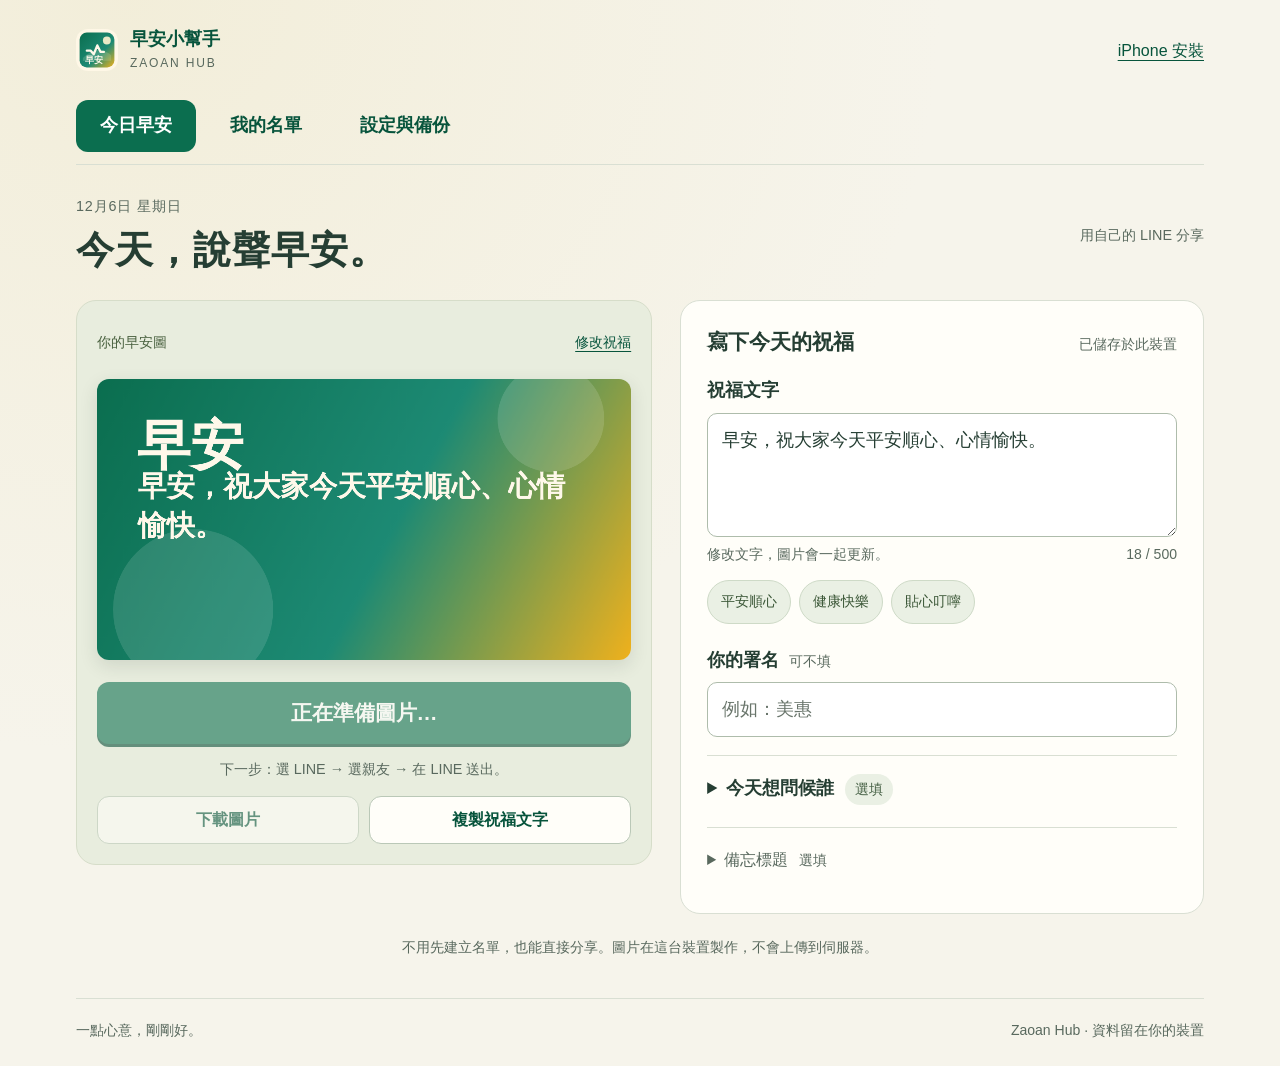
==== commit f361a822: "Keep offline upgrades and local drafts safe with regression coverage" ====
--- a/app/index.html
+++ b/app/index.html
@@ -61,7 +61,7 @@
               <a class="text-link" href="#contacts">管理我的名單</a>
               <ul id="recipient-preview" class="sr-only"></ul>
             </details>
-            <details class="advanced-details"><summary>圖片分享標題 <span class="quiet-label">選填</span></summary><label class="field" for="campaign-title"><span>標題不會印在圖片上</span><input id="campaign-title" name="title" maxlength="30"></label></details>
+            <details class="advanced-details"><summary>備忘標題 <span class="quiet-label">選填</span></summary><label class="field" for="campaign-title"><span>只用於匯出的備忘名單，不會印在圖片上</span><input id="campaign-title" name="title" maxlength="30"></label></details>
           </form>
         </div>
         <p class="page-note">不用先建立名單，也能直接分享。圖片在這台裝置製作，不會上傳到伺服器。</p>
@@ -97,9 +97,11 @@
     <footer class="app-footer"><span>一點心意，剛剛好。</span><span>Zaoan Hub · 資料留在你的裝置</span></footer>
   </div>
   <script src="./storage.js" defer></script>
+  <script src="./state.js" defer></script>
   <script src="./app.js" defer></script>
   <script src="./data-transfer.js" defer></script>
   <script src="./privacy.js" defer></script>
   <script src="./pwa.js" defer></script>
+  <script src="./legacy-upgrade.js" defer></script>
 </body>
 </html>
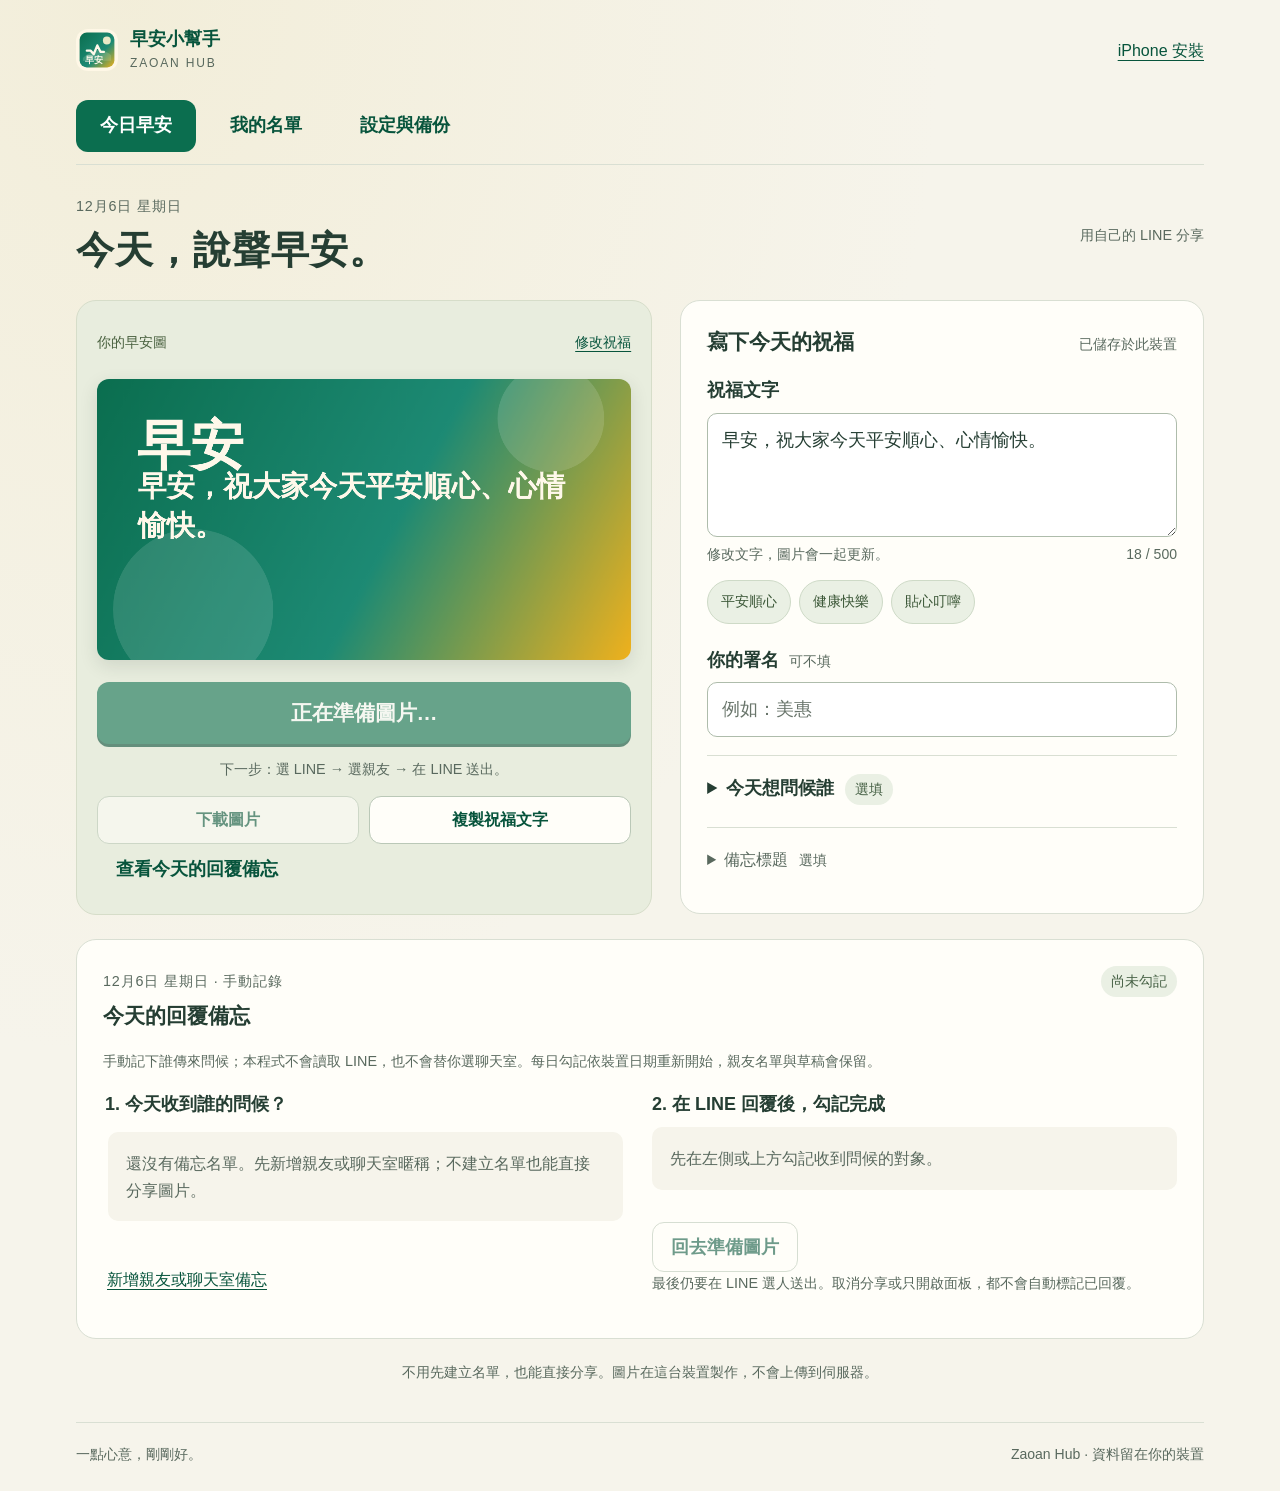
==== commit 6c663edf: "Add manual daily reply checklist for private-account sharing" ====
--- a/app/index.html
+++ b/app/index.html
@@ -44,6 +44,7 @@
               <p id="share-help" class="helper">下一步：選 LINE → 選親友 → 在 LINE 送出。</p>
               <div class="secondary-actions"><button id="download-button" class="button button-secondary" type="button" disabled>下載圖片</button><button id="copy-button" class="button button-secondary" type="button">複製祝福文字</button></div>
               <p id="share-result" class="helper" role="status" aria-live="polite"></p>
+              <button id="show-replies-button" class="button button-ghost" type="button">查看今天的回覆備忘</button>
             </div>
           </section>
           <form id="campaign-form" class="composer panel">
@@ -64,15 +65,23 @@
             <details class="advanced-details"><summary>備忘標題 <span class="quiet-label">選填</span></summary><label class="field" for="campaign-title"><span>只用於匯出的備忘名單，不會印在圖片上</span><input id="campaign-title" name="title" maxlength="30"></label></details>
           </form>
         </div>
+        <section id="daily-replies" class="panel daily-replies" aria-labelledby="daily-replies-title">
+          <div class="section-heading"><div><p class="eyebrow" id="daily-replies-date"></p><h2 id="daily-replies-title" tabindex="-1">今天的回覆備忘</h2></div><span id="daily-replies-count" class="tag" role="status" aria-live="polite">尚未勾記</span></div>
+          <p class="helper">手動記下誰傳來問候；本程式不會讀取 LINE，也不會替你選聊天室。每日勾記依裝置日期重新開始，親友名單與草稿會保留。</p>
+          <div class="management-grid">
+            <fieldset><legend>1. 今天收到誰的問候？</legend><div id="received-picker" class="picker-grid"></div><a class="text-link" href="#contacts">新增親友或聊天室備忘</a></fieldset>
+            <div><h3>2. 在 LINE 回覆後，勾記完成</h3><p id="daily-replies-empty" class="empty-state">先在左側或上方勾記收到問候的對象。</p><div id="reply-checklist" class="list-stack"></div><p id="pending-replies" class="helper"></p><button id="prepare-replies-button" class="button button-secondary" type="button" disabled>回去準備圖片</button><p class="helper">最後仍要在 LINE 選人送出。取消分享或只開啟面板，都不會自動標記已回覆。</p></div>
+          </div>
+        </section>
         <p class="page-note">不用先建立名單，也能直接分享。圖片在這台裝置製作，不會上傳到伺服器。</p>
       </section>
       <section id="contacts" data-view aria-labelledby="contacts-title" hidden>
         <div class="page-heading"><div><p class="eyebrow">只給自己看的問候備忘</p><h1 id="contacts-title" tabindex="-1">把想念的人，記下來。</h1></div><a class="button button-secondary" href="#today">回去準備早安圖</a></div>
-        <p class="intro">不需要 LINE 帳號、電話或密碼。這裡的名單只用來提醒自己，不會同步到 LINE。</p>
+        <p class="intro">用 LINE 裡的顯示名稱記下朋友或群組，不需要帳號、電話、密碼或聊天室 ID。這裡的名單只用來提醒自己，不會同步到 LINE。</p>
         <div class="management-grid">
           <section class="panel"><div class="section-heading"><h2>親友</h2><span id="contact-count" class="tag">0 位</span></div>
             <form id="contact-form" class="stack-form">
-              <label class="field" for="contact-name"><span>姓名或暱稱</span><input id="contact-name" name="name" maxlength="20" required placeholder="例如：王阿姨" autocomplete="off"></label>
+              <label class="field" for="contact-name"><span>親友或聊天室暱稱</span><input id="contact-name" name="name" maxlength="20" required placeholder="例如：王阿姨、家族群" autocomplete="off"></label>
               <div class="form-row"><label class="field" for="contact-channel"><span>常用軟體</span><select id="contact-channel" name="channel"><option value="line">LINE</option><option value="imessage">iMessage</option><option value="email">Email</option><option value="unknown">未確認</option></select></label><label class="field" for="contact-note"><span>備註 <small>選填</small></span><input id="contact-note" name="note" maxlength="40" placeholder="例如：喜歡花草" autocomplete="off"></label></div>
               <button class="button button-primary" type="submit">新增親友</button>
             </form>
@@ -87,10 +96,10 @@
       <section id="settings" data-view aria-labelledby="settings-title" hidden>
         <div class="page-heading"><div><p class="eyebrow">安心使用，記得備份</p><h1 id="settings-title" tabindex="-1">照顧好你的資料。</h1></div></div>
         <div class="settings-grid">
-          <section class="panel"><h2>換手機或備份</h2><p>名單與草稿只留在這台裝置，不會自動同步。清除瀏覽器資料前，請先下載備份。</p><div class="button-row"><button id="export-state-button" class="button button-primary" type="button">下載全部資料備份</button><button id="import-state-button" class="button button-secondary" type="button">從備份還原</button></div><input id="import-state-file" type="file" accept="application/json,.json" hidden><p class="helper">備份檔含親友姓名與備註，請妥善保管。還原會取代目前資料。</p></section>
+          <section class="panel"><h2>換手機或備份</h2><p>名單、草稿與回覆勾記只留在這台裝置，不會自動同步。清除瀏覽器資料前，請先下載備份。</p><div class="button-row"><button id="export-state-button" class="button button-primary" type="button">下載全部資料備份</button><button id="import-state-button" class="button button-secondary" type="button">從備份還原</button></div><input id="import-state-file" type="file" accept="application/json,.json" hidden><p class="helper">備份檔含親友姓名、備註與當日回覆勾記，請妥善保管。還原會取代目前資料。</p></section>
           <section class="panel"><div class="section-heading"><h2>在公務電腦上使用</h2><span id="privacy-mode-badge" class="tag">檢查儲存方式中</span></div><p id="privacy-mode-copy"></p><button id="privacy-mode-button" class="button button-secondary" type="button">啟用共用裝置模式</button><p class="helper">不是加密或密碼鎖。共用電腦離開前請備份、清空資料，並關閉相關分頁。</p></section>
           <section class="panel"><h2>安裝與離線使用</h2><div class="badge-row"><span id="app-mode-badge" class="tag">瀏覽器模式</span><span id="offline-badge" class="tag">正在準備離線使用…</span><span id="network-badge" class="tag"></span></div><p id="install-copy">首次開啟需要網路。離線準備完成後，可以離線寫祝福、製作圖片；LINE 送出仍需要網路。</p><a class="button button-secondary" href="./guide.html">查看 iPhone 安裝步驟</a></section>
-          <section class="panel"><h2>其他操作</h2><p>匯出今天勾選的備忘名單，或載入示範資料試用。</p><div class="button-row"><button id="export-button" class="button button-secondary" type="button">匯出這次的備忘名單</button><button id="seed-button" class="button button-ghost" type="button">載入示範名單</button></div><div class="danger-zone"><h3>清空這裡的資料</h3><p class="helper">清除本程式在這個分頁使用的名單與草稿，不影響 LINE。此操作無法復原，請先備份。</p><button id="reset-button" class="button button-danger" type="button">清空名單與草稿</button></div></section>
+          <section class="panel"><h2>其他操作</h2><p>匯出「今天想問候誰」勾選的備忘名單，或載入示範資料試用。當日回覆勾記請用上方的全部資料備份保存。</p><div class="button-row"><button id="export-button" class="button button-secondary" type="button">匯出這次的備忘名單</button><button id="seed-button" class="button button-ghost" type="button">載入示範名單</button></div><div class="danger-zone"><h3>清空這裡的資料</h3><p class="helper">清除本程式在這個分頁使用的名單、草稿與回覆勾記，不影響 LINE。此操作無法復原，請先備份。</p><button id="reset-button" class="button button-danger" type="button">清空名單與草稿</button></div></section>
         </div>
       </section>
     </main>
--- a/app/styles.css
+++ b/app/styles.css
@@ -105,6 +105,14 @@
 legend { font-weight: 700; margin-bottom: 8px; }
 .empty-state { padding: 18px; background: var(--paper); border-radius: 10px; font-size: .89rem; color: var(--muted); }
 .list-stack { display: grid; gap: 12px; }
+.daily-replies { margin-top: 24px; }
+.daily-replies .management-grid { gap: 24px; }
+.reply-row { display: flex; align-items: center; gap: 12px; min-height: 60px; padding: 12px; border: 1px solid var(--line); border-radius: 10px; cursor: pointer; overflow-wrap: anywhere; }
+.reply-row span { min-width: 0; }
+.reply-row small { display: block; }
+.reply-row:has(input:checked) { background: var(--soft); }
+#pending-replies { margin: 16px 0; overflow-wrap: anywhere; }
+#prepare-replies-button:disabled { cursor: default; }
 .list-card { border-top: 1px solid var(--line); padding-top: 16px; overflow-wrap: anywhere; }
 .card-head { display: flex; gap: 12px; align-items: center; justify-content: space-between; }
 .card-title { display: flex; flex-wrap: wrap; gap: 8px; align-items: center; min-width: 0; }
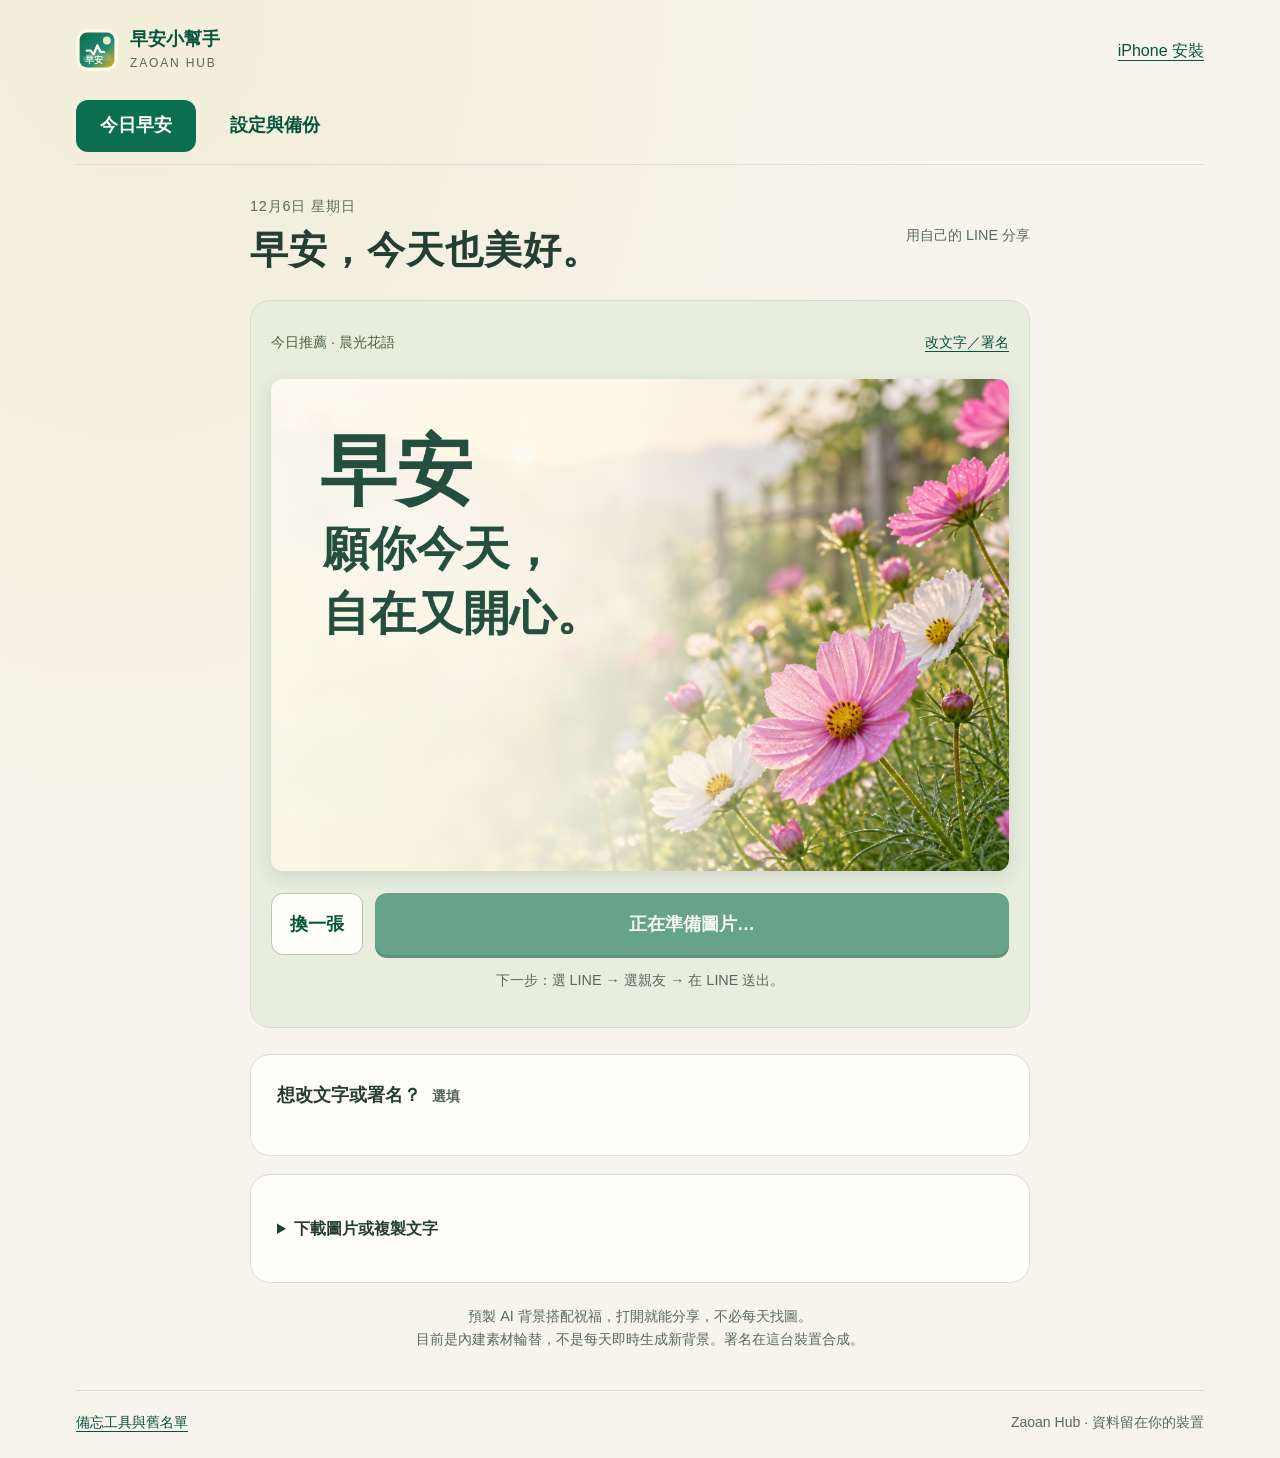
==== commit 547427ee: "Make daily greeting images the primary private-sharing workflow" ====
--- a/app/index.html
+++ b/app/index.html
@@ -5,7 +5,7 @@
   <meta name="viewport" content="width=device-width, initial-scale=1, viewport-fit=cover">
   <meta http-equiv="Content-Security-Policy" content="default-src 'self'; base-uri 'none'; object-src 'none'; script-src 'self'; style-src 'self'; img-src 'self' data: blob:; connect-src 'self'; font-src 'self'; manifest-src 'self'; worker-src 'self'; form-action 'self'">
   <meta name="theme-color" content="#0b6e4f">
-  <meta name="description" content="寫一句祝福，準備早安圖，再用自己的 LINE 分享給親友。名單與草稿留在你的裝置。">
+  <meta name="description" content="打開就有早安圖，換一張、加上署名，再用自己的 LINE 分享給親友。">
   <meta name="apple-mobile-web-app-capable" content="yes">
   <meta name="apple-mobile-web-app-status-bar-style" content="default">
   <meta name="apple-mobile-web-app-title" content="早安小幫手">
@@ -24,7 +24,6 @@
     </header>
     <nav class="app-nav" aria-label="主要選單">
       <a href="#today" data-view-link="today" aria-current="page">今日早安</a>
-      <a href="#contacts" data-view-link="contacts">我的名單</a>
       <a href="#settings" data-view-link="settings">設定與備份</a>
     </nav>
     <p id="storage-warning" class="notice warning" role="alert" hidden></p>
@@ -33,51 +32,54 @@
     <noscript><p class="notice warning">需要開啟 JavaScript 才能製作圖片與儲存名單。安裝說明仍可閱讀。</p></noscript>
     <main id="main" tabindex="-1">
       <section id="today" data-view aria-labelledby="today-title">
-        <div class="page-heading"><div><p class="eyebrow" id="today-date">每天一點心意</p><h1 id="today-title" tabindex="-1">今天，說聲早安。</h1></div><span class="quiet-label">用自己的 LINE 分享</span></div>
+        <div class="page-heading"><div><p class="eyebrow" id="today-date">每天一點心意</p><h1 id="today-title" tabindex="-1">早安，今天也美好。</h1></div><span class="quiet-label">用自己的 LINE 分享</span></div>
         <div class="workspace">
           <section class="preview-panel" aria-label="圖片與分享">
-            <div class="preview-label"><span>你的早安圖</span><button id="edit-message-button" class="edit-link" type="button">修改祝福</button></div>
-            <canvas id="preview-canvas" width="1200" height="630" role="img" aria-label="早安圖預覽"></canvas>
+            <div class="preview-label"><span id="greeting-label">今天的推薦</span><button id="edit-message-button" class="edit-link" type="button">改文字／署名</button></div>
+            <canvas id="preview-canvas" width="1200" height="800" role="img" aria-label="早安圖預覽"></canvas>
             <p id="preview-summary" class="sr-only"></p>
             <div class="share-actions">
-              <button id="share-button" class="button button-primary share-button" type="button" disabled>正在準備圖片…</button>
+              <div class="primary-actions"><button id="next-greeting-button" class="button button-secondary" type="button">換一張</button><button id="share-button" class="button button-primary share-button" type="button" disabled>正在準備圖片…</button></div>
               <p id="share-help" class="helper">下一步：選 LINE → 選親友 → 在 LINE 送出。</p>
-              <div class="secondary-actions"><button id="download-button" class="button button-secondary" type="button" disabled>下載圖片</button><button id="copy-button" class="button button-secondary" type="button">複製祝福文字</button></div>
               <p id="share-result" class="helper" role="status" aria-live="polite"></p>
-              <button id="show-replies-button" class="button button-ghost" type="button">查看今天的回覆備忘</button>
+              <p id="artwork-status" class="helper" role="status" hidden></p>
             </div>
           </section>
-          <form id="campaign-form" class="composer panel">
-            <div class="section-heading"><h2>寫下今天的祝福</h2><span id="draft-status" class="quiet-label">草稿</span></div>
+          <details id="greeting-editor" class="composer panel">
+            <summary>想改文字或署名？ <span class="quiet-label">選填</span></summary>
+            <form id="campaign-form">
+            <div class="section-heading"><h2>留一點自己的心意</h2><span id="draft-status" class="quiet-label">草稿</span></div>
             <label class="field" for="campaign-message"><span>祝福文字</span><textarea id="campaign-message" name="message" rows="3" maxlength="500" aria-describedby="message-hint message-count"></textarea></label>
             <div class="field-footer"><span id="message-hint">修改文字，圖片會一起更新。</span><span id="message-count">0 / 500</span></div>
             <div class="quick-messages" aria-label="快速換一句"><button type="button" class="phrase-button" data-message="早安，祝你今天平安順心、心情愉快。">平安順心</button><button type="button" class="phrase-button" data-message="新的一天，願你健康、快樂，笑容常在。">健康快樂</button><button type="button" class="phrase-button" data-message="早安！天氣多變，出門記得照顧自己。">貼心叮嚀</button></div>
-            <label class="field" for="campaign-sender"><span>你的署名 <small>可不填</small></span><input id="campaign-sender" name="sender" maxlength="20" placeholder="例如：美惠" autocomplete="off"></label>
-            <details class="recipient-details">
-              <summary>今天想問候誰 <span id="selected-count" class="tag">選填</span></summary>
-              <p class="helper">這是給自己看的備忘，不會傳出去，也不會替 LINE 選人。分享時仍要在 LINE 選朋友或群組。</p>
-              <label class="field" for="campaign-group"><span>套用常用名單</span><select id="campaign-group" name="group"></select></label>
-              <div id="campaign-recipients-picker" class="picker-grid"></div>
-              <button id="clear-selection-button" class="button button-ghost" type="button">取消全部勾選</button>
-              <a class="text-link" href="#contacts">管理我的名單</a>
-              <ul id="recipient-preview" class="sr-only"></ul>
-            </details>
-            <details class="advanced-details"><summary>備忘標題 <span class="quiet-label">選填</span></summary><label class="field" for="campaign-title"><span>只用於匯出的備忘名單，不會印在圖片上</span><input id="campaign-title" name="title" maxlength="30"></label></details>
-          </form>
+            <label class="field" for="campaign-sender"><span>你的署名 <small>可不填，設定後會保留</small></span><input id="campaign-sender" name="sender" maxlength="20" placeholder="例如：美惠" autocomplete="off"></label>
+            <p id="recommendation-help" class="helper"></p><button id="use-daily-button" class="button button-ghost" type="button">改用今日推薦</button>
+            </form>
+          </details>
+          <details class="panel extra-sharing"><summary>下載圖片或複製文字</summary><div class="secondary-actions"><button id="download-button" class="button button-secondary" type="button" disabled>下載圖片</button><button id="copy-button" class="button button-secondary" type="button">複製祝福文字</button></div></details>
         </div>
+        <p class="page-note">預製 AI 背景搭配祝福，打開就能分享，不必每天找圖。<br>目前是內建素材輪替，不是每天即時生成新背景。署名在這台裝置合成。</p>
+      </section>
+      <section id="contacts" data-view aria-labelledby="contacts-title" hidden>
+        <div class="page-heading"><div><p class="eyebrow">保留原本的資料，不是分享的必填步驟</p><h1 id="contacts-title" tabindex="-1">備忘工具</h1></div><a class="button button-secondary" href="#today">回去準備早安圖</a></div>
+        <p class="intro">這裡的名單與回覆勾記只供自己參考，不會同步到 LINE。想直接分享圖片，不需要使用這些工具。</p>
+        <details class="panel recipient-details">
+          <summary>今天想問候誰 <span id="selected-count" class="tag">選填</span></summary>
+          <p class="helper">這是給自己看的備忘，不會傳出去，也不會替 LINE 選人。分享時仍要在 LINE 選朋友或群組。</p>
+          <label class="field" for="campaign-group"><span>套用常用名單</span><select id="campaign-group" name="group"></select></label>
+          <div id="campaign-recipients-picker" class="picker-grid"></div>
+          <button id="clear-selection-button" class="button button-ghost" type="button">取消全部勾選</button>
+          <ul id="recipient-preview" class="sr-only"></ul>
+          <label class="field" for="campaign-title"><span>備忘標題，不會印在圖片上</span><input id="campaign-title" name="title" maxlength="30"></label>
+        </details>
         <section id="daily-replies" class="panel daily-replies" aria-labelledby="daily-replies-title">
           <div class="section-heading"><div><p class="eyebrow" id="daily-replies-date"></p><h2 id="daily-replies-title" tabindex="-1">今天的回覆備忘</h2></div><span id="daily-replies-count" class="tag" role="status" aria-live="polite">尚未勾記</span></div>
           <p class="helper">手動記下誰傳來問候；本程式不會讀取 LINE，也不會替你選聊天室。每日勾記依裝置日期重新開始，親友名單與草稿會保留。</p>
           <div class="management-grid">
-            <fieldset><legend>1. 今天收到誰的問候？</legend><div id="received-picker" class="picker-grid"></div><a class="text-link" href="#contacts">新增親友或聊天室備忘</a></fieldset>
+            <fieldset><legend>1. 今天收到誰的問候？</legend><div id="received-picker" class="picker-grid"></div><button id="add-contact-shortcut" class="button button-ghost" type="button">新增親友或聊天室備忘</button></fieldset>
             <div><h3>2. 在 LINE 回覆後，勾記完成</h3><p id="daily-replies-empty" class="empty-state">先在左側或上方勾記收到問候的對象。</p><div id="reply-checklist" class="list-stack"></div><p id="pending-replies" class="helper"></p><button id="prepare-replies-button" class="button button-secondary" type="button" disabled>回去準備圖片</button><p class="helper">最後仍要在 LINE 選人送出。取消分享或只開啟面板，都不會自動標記已回覆。</p></div>
           </div>
         </section>
-        <p class="page-note">不用先建立名單，也能直接分享。圖片在這台裝置製作，不會上傳到伺服器。</p>
-      </section>
-      <section id="contacts" data-view aria-labelledby="contacts-title" hidden>
-        <div class="page-heading"><div><p class="eyebrow">只給自己看的問候備忘</p><h1 id="contacts-title" tabindex="-1">把想念的人，記下來。</h1></div><a class="button button-secondary" href="#today">回去準備早安圖</a></div>
-        <p class="intro">用 LINE 裡的顯示名稱記下朋友或群組，不需要帳號、電話、密碼或聊天室 ID。這裡的名單只用來提醒自己，不會同步到 LINE。</p>
         <div class="management-grid">
           <section class="panel"><div class="section-heading"><h2>親友</h2><span id="contact-count" class="tag">0 位</span></div>
             <form id="contact-form" class="stack-form">
@@ -103,10 +105,11 @@
         </div>
       </section>
     </main>
-    <footer class="app-footer"><span>一點心意，剛剛好。</span><span>Zaoan Hub · 資料留在你的裝置</span></footer>
+    <footer class="app-footer"><a href="#contacts" data-view-link="contacts">備忘工具與舊名單</a><span>Zaoan Hub · 資料留在你的裝置</span></footer>
   </div>
   <script src="./storage.js" defer></script>
   <script src="./state.js" defer></script>
+  <script src="./greetings.js" defer></script>
   <script src="./app.js" defer></script>
   <script src="./data-transfer.js" defer></script>
   <script src="./privacy.js" defer></script>
--- a/app/styles.css
+++ b/app/styles.css
@@ -46,7 +46,15 @@
 .page-heading { display: flex; justify-content: space-between; align-items: center; gap: 16px; margin: 30px 0 24px; }
 .eyebrow { font-size: .8rem; color: var(--muted); letter-spacing: .06em; margin-bottom: 8px; }
 .quiet-label { color: var(--muted); font-size: .8rem; }
-.workspace { display: grid; grid-template-columns: minmax(0, 1.1fr) minmax(0, 1fr); gap: 28px; align-items: start; }
+#today { max-width: 780px; margin-inline: auto; }
+.workspace { display: grid; gap: 18px; }
+.primary-actions { display: grid; grid-template-columns: auto minmax(0, 1fr); gap: 12px; }
+.primary-actions .share-button { font-size: 1rem; }
+.composer > summary { padding-block: 0; display: block; }
+.composer[open] > summary { margin-bottom: 22px; }
+.extra-sharing { margin-top: 0; padding-block: 12px; }
+.extra-sharing summary { font-size: .89rem; }
+#contacts > .management-grid { margin-top: 24px; }
 .panel { background: var(--surface); border: 1px solid var(--line); border-radius: var(--radius); padding: 26px; min-width: 0; }
 .preview-panel { min-width: 0; background: #e8edde; padding: 20px; border-radius: var(--radius); border: 1px solid #d6ddc9; }
 .preview-label { display: flex; flex-wrap: wrap; gap: 4px 10px; justify-content: space-between; font-size: .8rem; color: #48603e; margin-bottom: 14px; }
